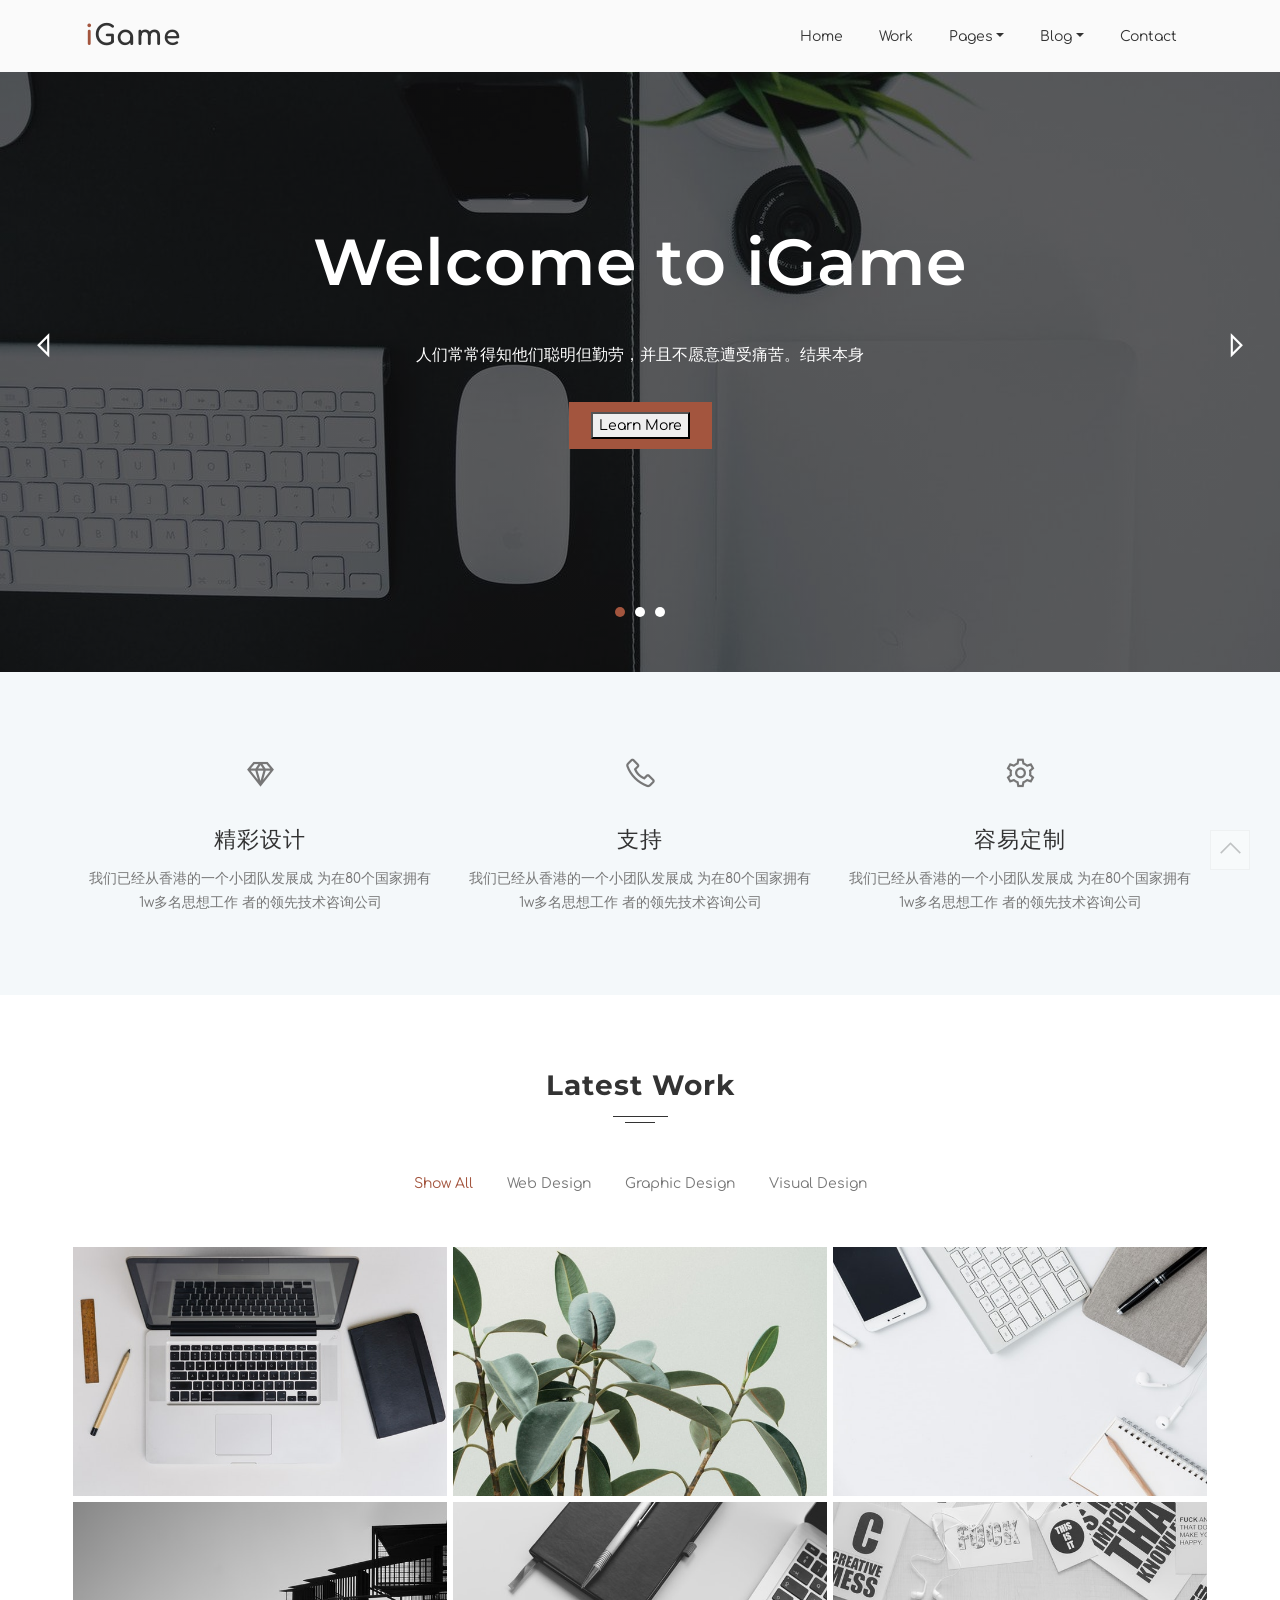
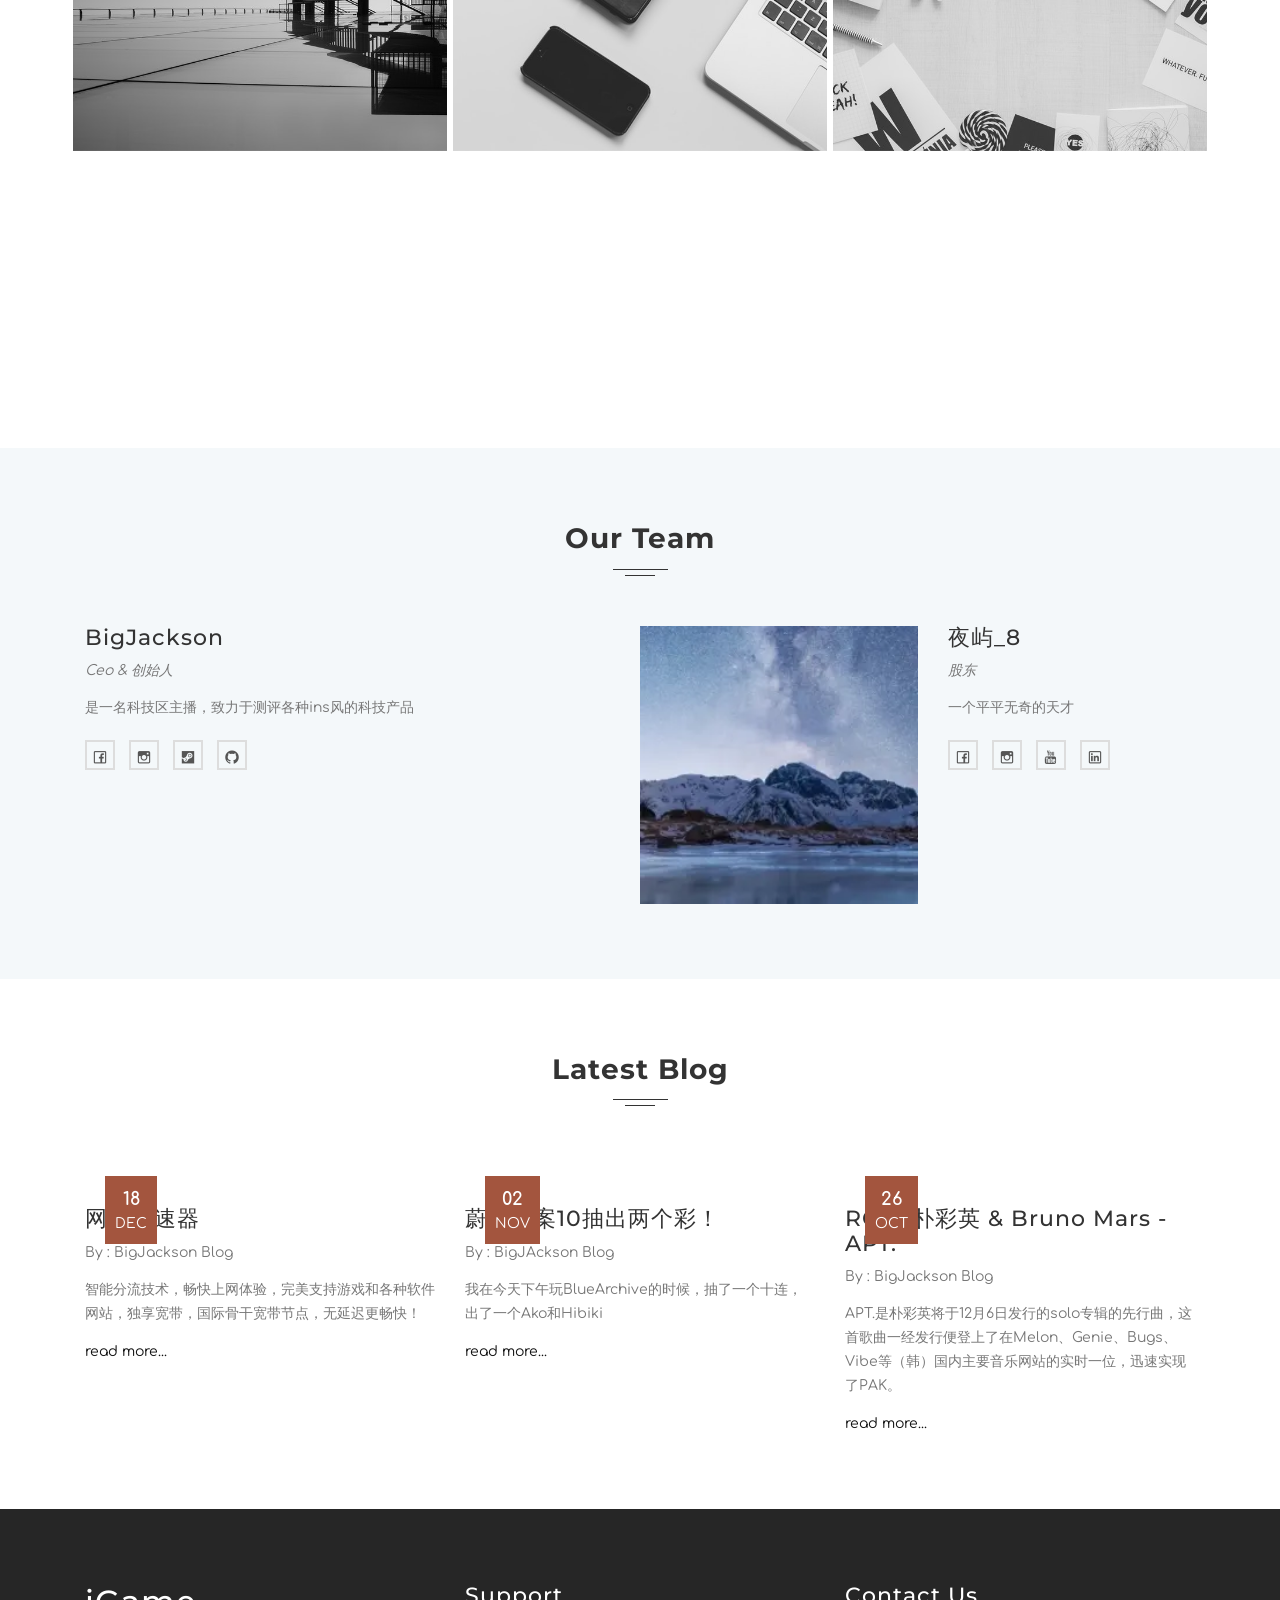
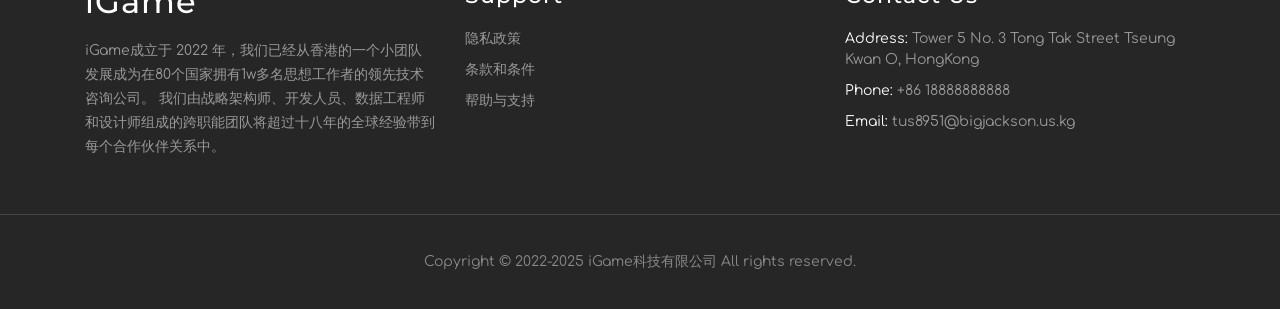
==== index.html @ eb654792 "ico" ====
<!DOCTYPE html>
<html lang="zh-CN">

<head>
    <meta charset="UTF-8">
    <meta name="viewport" content="width=device-width, initial-scale=1.0">
    <link rel="shortcut icon" href="static/image/favicon.ico" type="image/x-icon">
    <title>iGame公司官网</title>
    
    <link rel="stylesheet" href="static/css/bootstrap.css">
    <link rel="stylesheet" href="static/css/line-awesome.css">
    <link rel="stylesheet" href="static/css/line-awesome-font-awesome.css">
    <link rel="stylesheet" href="static/css/lightbox.css">
    <link rel="stylesheet" href="static/css/owl.carousel.css">
    <link rel="stylesheet" href="static/css/owl.theme.default.css">
    <link rel="stylesheet" href="static/css/style.css">

</head>

<body>

    <!-- loader -->
    <div id="loader-wrapper">
        <div id="loader"></div>
    </div>
    <!-- end loader -->

    <!-- header -->
    <header>

        <!-- navbar -->
        <nav class="navbar navbar-expand-md">
            <div class="container">
                <a href="https://lovegame.us.kg" class="navbar-brand">
                    <span>i</span>Game</a>
                <button class="navbar-toggler" type="button" data-toggle="collapse" data-target="#navbarSupportedContent" aria-controls="navbarSupportedContent" aria-expanded="false" aria-label="Toggle navigation">
                    <span class="fa fa-bars"></span>
                </button>

                <div class="collapse navbar-collapse" id="navbarSupportedContent">
                    <ul class="navbar-nav ml-auto">
                        <li class="nav-item">
                            <a href="#!" class="nav-link">Home</a>
                        </li>
                        <li class="nav-item">
                            <a href="work.html" class="nav-link">Work</a>
                        </li>
                        <li class="nav-item dropdown">
                            <a href="" class="nav-link dropdown-toggle" id="navbarDropdown1" data-toggle="dropdown">Pages</a>
                            <div class="dropdown-menu" aria-labelledby="navbarDropdown1">
                                <a href="about.html" class="dropdown-item">About</a>
                                <a href="team.html" class="dropdown-item">Team</a>
                            </div>
                        </li>
                        <li class="nav-item dropdown">
                            <a href="" class="nav-link dropdown-toggle" id="navbarDropdown2" data-toggle="dropdown">Blog</a>
                            <div class="dropdown-menu" aria-labelledby="navbarDropdown2">
                                <a href="blog.html" class="dropdown-item">Blog</a>
                                <a href="blog-single.html" class="dropdown-item">Blog Single</a>
                            </div>
                        </li>
                        <li class="nav-item">
                            <a href="contact.html" class="nav-link">Contact</a>
                        </li>
                    </ul>
                </div>
            </div>
        </nav>
        <!-- end navbar -->

        <!-- slider -->
        <div class="slider">
            <div class="slide-show owl-carousel owl-theme">
                <div class="content first-slide">
                    <div class="slide-caption">
                        <h2>Welcome to iGame</h2>
                        <br>
                        <p>人们常常得知他们聪明但勤劳，并且不愿意遭受痛苦。结果本身
                        </p>
                        <a href="https://lovegame.us.kg/about" class="button btn">
                            <button>Learn More</button>
                        </a>
                    </div>
                </div>
                <div class="content second-slide">
                    <div class="slide-caption">
                        <h2>Easy Customize</h2>
                        <p>他常常昏昏欲睡，但费力又痛苦的事情就是拒绝，因为这是不知道的。他会成功的
                        </p>
                        <a href="https://lovegame.us.kg/about" class="button btn">
                            <button>Learn More</button>
                        </a>
                    </div>
                </div>
                <div class="content third-slide">
                    <div class="slide-caption">
                        <h2>Creative Concept</h2>
                        <p>人们常常了解到，明智但费力和痛苦的事情就是拒绝。 lpsam 将跟随
                        </p>
                        <a href="https://lovegame.us.kg/about" class="button btn">
                            <button>Learn More</button>
                        </a>
                    </div>
                </div>
            </div>
        </div>
        <!-- end slider -->

    </header>
    <!-- end header -->

    <!-- features -->
    <div class="features segments bg-second">
        <div class="container">
            <div class="row">
                <div class="col-md-4 col-sm-4 col-xs-12">
                    <div class="content">
                        <i class="fa fa-diamond"></i>
                        <h4>精彩设计</h4>
                        <p>我们已经从香港的一个小团队发展成
                            为在80个国家拥有1w多名思想工作
                            者的领先技术咨询公司</p>
                    </div>
                </div>
                <div class="col-md-4 col-sm-4 col-xs-12">
                    <div class="content">
                        <i class="fa fa-phone"></i>
                        <h4>支持</h4>
                        <p>我们已经从香港的一个小团队发展成
                            为在80个国家拥有1w多名思想工作
                            者的领先技术咨询公司</p>
                    </div>
                </div>
                <div class="col-md-4 col-sm-4 col-xs-12">
                    <div class="content no-mb">
                        <i class="fa fa-gear"></i>
                        <h4>容易定制</h4>
                        <p>我们已经从香港的一个小团队发展成
                            为在80个国家拥有1w多名思想工作
                            者的领先技术咨询公司</p>
                    </div>
                </div>
            </div>
        </div>
    </div>
    <!-- end features -->

    <!-- work -->
    <div class="work segments">
        <div class="container">
            <div class="section-title">
                <h3>Latest Work</h3>
                <div class="line1"></div>
                <div class="line2"></div>
            </div>
            <div class="work-menu">
                <ul>
                    <li data-filter="all" class="active">Show All</li>
                    <li data-filter="1">Web Design</li>
                    <li data-filter="3">Graphic Design</li>
                    <li data-filter="4" class="on-mt">Visual Design</li>
                </ul>
            </div>
            <div class="row filtr-container work-filter">
                <div class="col-md-4 col-sm-4 col-xs-12 filtr-item" data-category="1">
                    <div class="content">
                        <img src="static/picture/work1.jpg" alt="">
                        <div class="image-caption">
                            <span>Consectetur adipisicing elit. Est earum, odit quod alias necessitatibus</span>
                            <ul>
                                <li>
                                    <a href="static/picture/work1.jpg" data-lightbox="work">
                                        <i class="fa fa-search"></i>
                                    </a>
                                </li>
                                <li>
                                    <a href="">
                                        <i class="fa fa-link"></i>
                                    </a>
                                </li>
                            </ul>
                        </div>
                    </div>
                </div>
                <div class="col-md-4 col-sm-4 col-xs-12 filtr-item" data-category="2">
                    <div class="content">
                        <img src="static/picture/work2.jpg" alt="">
                        <div class="image-caption">
                            <span>Consectetur adipisicing elit. Est earum, odit quod alias necessitatibus</span>
                            <ul>
                                <li>
                                    <a href="static/picture/work2.jpg" data-lightbox="work">
                                        <i class="fa fa-search"></i>
                                    </a>
                                </li>
                                <li>
                                    <a href="">
                                        <i class="fa fa-link"></i>
                                    </a>
                                </li>
                            </ul>
                        </div>
                    </div>
                </div>
                <div class="col-md-4 col-sm-4 col-xs-12 filtr-item" data-category="3">
                    <div class="content">
                        <img src="static/picture/work3.jpg" alt="">
                        <div class="image-caption">
                            <span>Consectetur adipisicing elit. Est earum, odit quod alias necessitatibus</span>
                            <ul>
                                <li>
                                    <a href="static/picture/work3.jpg" data-lightbox="work">
                                        <i class="fa fa-search"></i>
                                    </a>
                                </li>
                                <li>
                                    <a href="">
                                        <i class="fa fa-link"></i>
                                    </a>
                                </li>
                            </ul>
                        </div>
                    </div>
                </div>
                <div class="col-md-4 col-sm-4 col-xs-12 filtr-item" data-category="4, 1">
                    <div class="content">
                        <img src="static/picture/work4.jpg" alt="">
                        <div class="image-caption">
                            <span>Consectetur adipisicing elit. Est earum, odit quod alias necessitatibus</span>
                            <ul>
                                <li>
                                    <a href="static/picture/work4.jpg" data-lightbox="work">
                                        <i class="fa fa-search"></i>
                                    </a>
                                </li>
                                <li>
                                    <a href="">
                                        <i class="fa fa-link"></i>
                                    </a>
                                </li>
                            </ul>
                        </div>
                    </div>
                </div>
                <div class="col-md-4 col-sm-4 col-xs-12 filtr-item" data-category="3, 2">
                    <div class="content">
                        <img src="static/picture/work5.jpg" alt="">
                        <div class="image-caption">
                            <span>Consectetur adipisicing elit. Est earum, odit quod alias necessitatibus</span>
                            <ul>
                                <li>
                                    <a href="static/picture/work5.jpg" data-lightbox="work">
                                        <i class="fa fa-search"></i>
                                    </a>
                                </li>
                                <li>
                                    <a href="">
                                        <i class="fa fa-link"></i>
                                    </a>
                                </li>
                            </ul>
                        </div>
                    </div>
                </div>
                <div class="col-md-4 col-sm-4 col-xs-12 filtr-item" data-category="4">
                    <div class="content">
                        <img src="static/picture/blog3.jpg" alt="">
                        <div class="image-caption">
                            <span>Consectetur adipisicing elit. Est earum, odit quod alias necessitatibus</span>
                            <ul>
                                <li>
                                    <a href="static/picture/blog3.jpg" data-lightbox="work">
                                        <i class="fa fa-search"></i>
                                    </a>
                                </li>
                                <li>
                                    <a href="">
                                        <i class="fa fa-link"></i>
                                    </a>
                                </li>
                            </ul>
                        </div>
                    </div>
                </div>
            </div>
        </div>
    </div>
    <!-- end work -->

    <!-- counter -->
    <div class="counter segments bg-light">
        <div class="container">
            <div class="row">
                <div class="col-md-3 col-sm-6 col-xs-12">
                    <div class="content">
                        <h3 class="numscroller" data-min="1" data-max="27422" data-delay="0" data-increment="2">27,422</h3>
                        <h4>客户</h4>
                    </div>
                </div>
                <div class="col-md-3 col-sm-6 col-xs-12">
                    <div class="content">
                        <h3 class="numscroller" data-min="1" data-max="27422" data-delay="0" data-increment="2">27,422</h3>
                        <h4>粉丝</h4>
                    </div>
                </div>
                <div class="col-md-3 col-sm-6 col-xs-12">
                    <div class="content no-mb1">
                        <h3 class="numscroller" data-min="1" data-max="18916" data-delay="0" data-increment="2">18.916</h3>
                        <h4>评论</h4>
                    </div>
                </div>
                <div class="col-md-3 col-sm-6 col-xs-12">
                    <div class="content no-mb2">
                        <h3 class="numscroller" data-min="1" data-max="12328" data-delay="0" data-increment="2">12,328</h3>
                        <h4>投币</h4>
                    </div>
                </div>
            </div>
        </div>
    </div>
    <!-- end counter -->

    <!-- team -->
    <div class="team segments bg-second">
        <div class="container">
            <div class="section-title">
                <h3>Our Team</h3>
                <div class="line1"></div>
                <div class="line2"></div>
            </div>
            <div class="team-slide owl-carousel owl-theme">
                <div class="content">
                    <div class="image">
                        <img src="https://bigjackson.us.kg/img/ROG-logo.png" alt="">
                    </div>
                    <div class="text">
                        <h4>BigJackson</h4>
                        <span>Ceo & 创始人</span>
                        <p>是一名科技区主播，致力于测评各种ins风的科技产品 </p>
                        <div class="wrap-media">
                            <ul>
                                <li>
                                    <a href="https://www.facebook.com/tomjackson387">
                                        <i class="fa fa-facebook"></i>
                                    </a>
                                </li>
                                <li>
                                    <a href="https://www.instagram.com/tomjackson387/">
                                        <i class="fa fa-instagram"></i>
                                    </a>
                                </li>
                                <li>
                                    <a href="https://steamcommunity.com/id/dreamjackson/">
                                        <i class="fa fa-steam-square"></i>
                                    </a>
                                </li>
                                <li>
                                    <a href="https://github.com/tud8951">
                                        <i class="fa fa-github"></i>
                                    </a>
                                </li>
                            </ul>
                        </div>
                    </div>
                </div>
                <div class="content">
                    <div class="image">
                        <img src="static/picture/team2.jpg" alt="">
                    </div>
                    <div class="text">
                        <h4>夜屿_8</h4>
                        <span>股东</span>
                        <p>一个平平无奇的天才</p>
                        <div class="wrap-media">
                            <ul>
                                <li>
                                    <a href="https://space.bilibili.com/3493284294953144/?spm_id_from=333.999.0.0">
                                        <i class="fa fa-facebook"></i>
                                    </a>
                                </li>
                                <li>
                                    <a href="https://space.bilibili.com/3493284294953144/?spm_id_from=333.999.0.0">
                                        <i class="fa fa-instagram"></i>
                                    </a>
                                </li>
                                <li>
                                    <a href="https://space.bilibili.com/3493284294953144/?spm_id_from=333.999.0.0">
                                        <i class="fa fa-youtube"></i>
                                    </a>
                                </li>
                                <li>
                                    <a href="https://space.bilibili.com/3493284294953144/?spm_id_from=333.999.0.0">
                                        <i class="fa fa-linkedin"></i>
                                    </a>
                                </li>
                            </ul>
                        </div>
                    </div>
                </div>
            </div>
        </div>
    </div>
    <!-- end team -->

    <!-- blog -->
    <div class="blog segments">
        <div class="container">
            <div class="section-title">
                <h3>Latest Blog</h3>
                <div class="line1"></div>
                <div class="line2"></div>
            </div>
            <div class="row">
                <div class="col-md-4 col-sm-4 col-xs-12">
                    <div class="content">
                        <div class="image">
                            <img src="https://bigjackson.us.kg/jsq/left.png" alt="">
                            <div class="date">
                                <ul>
                                    <li class="numb">18</li>
                                    <li>DEC</li>
                                </ul>
                            </div>
                        </div>
                        <div class="text">
                            <a href="https://bigjackson.us.kg/2024/12/18/js-20yrs-preface/">
                                <h4>网络加速器</h4>
                            </a>
                            <span>By : BigJackson Blog</span>
                            <p>智能分流技术，畅快上网体验，完美支持游戏和各种软件网站，独享宽带，国际骨干宽带节点，无延迟更畅快！</p>
                            <a href="https://bigjackson.us.kg/2024/12/18/js-20yrs-preface/" class="read-more">read more...</a>
                        </div>
                    </div>
                </div>
                <div class="col-md-4 col-sm-4 col-xs-12">
                    <div class="content">
                        <div class="image">
                            <img src="https://bigjackson.us.kg/img/Ako.jpg" alt="">
                            <div class="date">
                                <ul>
                                    <li class="numb">02</li>
                                    <li>NOV</li>
                                </ul>
                            </div>
                        </div>
                        <div class="text">
                            <a href="https://bigjackson.us.kg/2024/11/02/js-20yrs-preface/">
                                <h4>蔚蓝档案10抽出两个彩！</h4>
                            </a>
                            <span>By : BigJAckson Blog</span>
                            <p>我在今天下午玩BlueArchive的时候，抽了一个十连，出了一个Ako和Hibiki

                            </p>
                            <a href="https://bigjackson.us.kg/2024/11/02/js-20yrs-preface/" class="read-more">read more...</a>
                        </div>
                    </div>
                </div>
                <div class="col-md-4 col-sm-4 col-xs-12">
                    <div class="content no-mb">
                        <div class="image">
                            <img src="https://bigjackson.us.kg/img/apt.jfif" alt="">
                            <div class="date">
                                <ul>
                                    <li class="numb">26</li>
                                    <li>OCT</li>
                                </ul>
                            </div>
                        </div>
                        <div class="text">
                            <a href="https://bigjackson.us.kg/2024/10/26/js-20yrs-preface/">
                                <h4>ROSÉ朴彩英 & Bruno Mars - APT.</h4>
                            </a>
                            <span>By : BigJackson Blog</span>
                            <p>APT.是朴彩英将于12月6日发行的solo专辑的先行曲，这首歌曲一经发行便登上了在Melon、Genie、Bugs、Vibe等（韩）国内主要音乐网站的实时一位，迅速实现了PAK。</p>
                            <a href="https://bigjackson.us.kg/2024/10/26/js-20yrs-preface/" class="read-more">read more...</a>
                        </div>
                    </div>
                </div>
            </div>
        </div>
    </div>
    <!-- end blog -->

    <!-- footer -->
    <footer>
        <div class="container">
            <div class="row">
                <div class="col-md-4 col-sm-4 col-xs-12">
                    <div class="content about">
                        <h2>iGame</h2>
                        <p>iGame成立于 2022 年，我们已经从香港的一个小团队发展成为在80个国家拥有1w多名思想工作者的领先技术咨询公司。
                            我们由战略架构师、开发人员、数据工程师和设计师组成的跨职能团队将超过十八年的全球经验带到每个合作伙伴关系中。</p>
                    </div>
                </div>
                <div class="col-md-4 col-sm-4 col-xs-12">
                    <div class="content">
                        <h4>Support</h4>
                        <ul>
                            <li>
                                <a href="">隐私政策</a>
                            </li>
                            <li>
                                <a href="">条款和条件</a>
                            </li>
                            <li>
                                <a href="">帮助与支持</a>
                            </li>
                        </ul>
                    </div>
                </div>
                <div class="col-md-4 col-sm-4 col-xs-12">
                    <div class="content contact-us no-mb">
                        <h4>Contact Us</h4>
                        <ul>
                            <li>
                                <span>Address:</span>  Tower 5 No. 3 Tong Tak Street Tseung Kwan O, HongKong</li>
                            <li>
                                <span>Phone:</span> +86 18888888888</li>
                            <li>
                                <span>Email:</span> tus8951@bigjackson.us.kg</li>
                        </ul>
                    </div>
                </div>
            </div>
        </div>
        <div class="wrap-copyright">
            <p>Copyright &copy; 2022-2025 iGame科技有限公司 All rights reserved.</p>
        </div>
    </footer>
    <!-- end footer -->

    <!-- scroll to top -->
    <div class="toTop">
        <a href="#top" id="toTop">
            <i class="fa fa-angle-up"></i>
        </a>
    </div>
    <!-- end scroll to top -->


    <script src="static/js/jquery.min.js"></script>
    <script src="static/js/bootstrap.min.js"></script>
    <script src="static/js/lightbox.js"></script>
    <script src="static/js/jquery.filterizr.js"></script>
    <script src="static/js/jquery.scrollToTop.min.js"></script>
    <script src="static/js/owl.carousel.js"></script>
    <script src="static/js/numscroller.js"></script>
    <script src="static/js/main.js"></script>

</body>

</html>
---- static/css/line-awesome.css ----
/*!
 *  Line Awesome 1.1.0 by @icons_8 - https://icons8.com/line-awesome
 *  License - https://icons8.com/good-boy-license/ (Font: SIL OFL 1.1, CSS: MIT License)
 *
 * Made with love by Icons8 [ https://icons8.com/ ] using FontCustom [ https://github.com/FontCustom/fontcustom ]
 *
 * Contacts:
 *    [ https://icons8.com/contact ]
 *
 * Follow Icon8 on
 *    Twitter [ https://twitter.com/icons_8 ]
 *    Facebook [ https://www.facebook.com/Icons8 ]
 *    Google+ [ https://plus.google.com/+Icons8 ]
 *    GitHub [ https://github.com/icons8 ]
 */

@font-face {
  font-family: "LineAwesome";
  src: url("../font/line-awesome.eot");
  src: url("../font/line-awesome.eot") format("embedded-opentype"),
       url("../font/line-awesome.woff2") format("woff2"),
       url("../font/line-awesome.woff") format("woff"),
       url("../font/line-awesome.ttf") format("truetype"),
       url("../font/line-awesome.svg") format("svg");
  font-weight: normal;
  font-style: normal;
}

@media screen and (-webkit-min-device-pixel-ratio:0) {
  @font-face {
    font-family: "LineAwesome";
    src: url("../font/line-awesome.svg") format("svg");
  }
}

/* Thanks to http://fontawesome.io @fontawesome and @davegandy */
.la {
    display: inline-block;
    font: normal normal normal 16px/1 "LineAwesome";
    font-size: inherit;
    text-decoration: inherit;
    text-rendering: optimizeLegibility;
    text-transform: none;
    -moz-osx-font-smoothing: grayscale;
    -webkit-font-smoothing: antialiased;
    font-smoothing: antialiased;
}
/* makes the font 33% larger relative to the icon container */
.la-lg {
    font-size: 1.33333333em;
    line-height: 0.75em;
    vertical-align: -15%;
}
.la-2x {
    font-size: 2em;
}
.la-3x {
    font-size: 3em;
}
.la-4x {
    font-size: 4em;
}
.la-5x {
    font-size: 5em;
}
.la-fw {
    width: 1.28571429em;
    text-align: center;
}
.la-ul {
    padding-left: 0;
    margin-left: 2.14285714em;
    list-style-type: none;
}
.la-ul > li {
    position: relative;
}
.la-li {
    position: absolute;
    left: -2.14285714em;
    width: 2.14285714em;
    top: 0.14285714em;
    text-align: center;
}
.la-li.la-lg {
    left: -1.85714286em;
}
.la-border {
    padding: .2em .25em .15em;
    border: solid 0.08em #eeeeee;
    border-radius: .1em;
}
.pull-right {
    float: right;
}
.pull-left {
    float: left;
}
.li.pull-left {
    margin-right: .3em;
}
.li.pull-right {
    margin-left: .3em;
}
.la-spin {
    -webkit-animation: fa-spin 2s infinite linear;
    animation: fa-spin 2s infinite linear;
}
@-webkit-keyframes fa-spin {
    0% {
        -webkit-transform: rotate(0deg);
        transform: rotate(0deg);
    }
    100% {
        -webkit-transform: rotate(359deg);
        transform: rotate(359deg);
    }
}
@keyframes fa-spin {
    0% {
        -webkit-transform: rotate(0deg);
        transform: rotate(0deg);
    }
    100% {
        -webkit-transform: rotate(359deg);
        transform: rotate(359deg);
    }
}
.la-rotate-90 {
    filter: progid:DXImageTransform.Microsoft.BasicImage(rotation=1);
    -webkit-transform: rotate(90deg);
    -ms-transform: rotate(90deg);
    transform: rotate(90deg);
}
.la-rotate-180 {
    filter: progid:DXImageTransform.Microsoft.BasicImage(rotation=2);
    -webkit-transform: rotate(180deg);
    -ms-transform: rotate(180deg);
    transform: rotate(180deg);
}
.la-rotate-270 {
    filter: progid:DXImageTransform.Microsoft.BasicImage(rotation=3);
    -webkit-transform: rotate(270deg);
    -ms-transform: rotate(270deg);
    transform: rotate(270deg);
}
.la-flip-horizontal {
    filter: progid:DXImageTransform.Microsoft.BasicImage(rotation=0, mirror=1);
    -webkit-transform: scale(-1, 1);
    -ms-transform: scale(-1, 1);
    transform: scale(-1, 1);
}
.la-flip-vertical {
    filter: progid:DXImageTransform.Microsoft.BasicImage(rotation=2, mirror=1);
    -webkit-transform: scale(1, -1);
    -ms-transform: scale(1, -1);
    transform: scale(1, -1);
}
:root .la-rotate-90,
:root .la-rotate-180,
:root .la-rotate-270,
:root .la-flip-horizontal,
:root .la-flip-vertical {
    filter: none;
}
.la-stack {
    position: relative;
    display: inline-block;
    width: 2em;
    height: 2em;
    line-height: 2em;
    vertical-align: middle;
}
.la-stack-1x,
.la-stack-2x {
    position: absolute;
    left: 0;
    width: 100%;
    text-align: center;
}
.la-stack-1x {
    line-height: inherit;
}
.la-stack-2x {
    font-size: 2em;
}
.la-inverse {
    color: #ffffff;
}
/* Thanks to http://fontawesome.io @fontawesome and @davegandy */

.la-500px:before { content: "\f100"; }
.la-adjust:before { content: "\f101"; }
.la-adn:before { content: "\f102"; }
.la-align-center:before { content: "\f103"; }
.la-align-justify:before { content: "\f104"; }
.la-align-left:before { content: "\f105"; }
.la-align-right:before { content: "\f106"; }
.la-amazon:before { content: "\f107"; }
.la-ambulance:before { content: "\f108"; }
.la-anchor:before { content: "\f109"; }
.la-android:before { content: "\f10a"; }
.la-angellist:before { content: "\f10b"; }
.la-angle-double-down:before { content: "\f10c"; }
.la-angle-double-left:before { content: "\f10d"; }
.la-angle-double-right:before { content: "\f10e"; }
.la-angle-double-up:before { content: "\f10f"; }
.la-angle-down:before { content: "\f110"; }
.la-angle-left:before { content: "\f111"; }
.la-angle-right:before { content: "\f112"; }
.la-angle-up:before { content: "\f113"; }
.la-apple:before { content: "\f114"; }
.la-archive:before { content: "\f115"; }
.la-area-chart:before { content: "\f116"; }
.la-arrow-circle-down:before { content: "\f117"; }
.la-arrow-circle-left:before { content: "\f118"; }
.la-arrow-circle-o-down:before { content: "\f119"; }
.la-arrow-circle-o-left:before { content: "\f11a"; }
.la-arrow-circle-o-right:before { content: "\f11b"; }
.la-arrow-circle-o-up:before { content: "\f11c"; }
.la-arrow-circle-right:before { content: "\f11d"; }
.la-arrow-circle-up:before { content: "\f11e"; }
.la-arrow-down:before { content: "\f11f"; }
.la-arrow-left:before { content: "\f120"; }
.la-arrow-right:before { content: "\f121"; }
.la-arrow-up:before { content: "\f122"; }
.la-arrows:before { content: "\f123"; }
.la-arrows-alt:before { content: "\f124"; }
.la-arrows-h:before { content: "\f125"; }
.la-arrows-v:before { content: "\f126"; }
.la-asterisk:before { content: "\f127"; }
.la-at:before { content: "\f128"; }
.la-automobile:before { content: "\f129"; }
.la-backward:before { content: "\f12a"; }
.la-balance-scale:before { content: "\f12b"; }
.la-ban:before { content: "\f12c"; }
.la-bank:before { content: "\f12d"; }
.la-bar-chart:before { content: "\f12e"; }
.la-bar-chart-o:before { content: "\f12f"; }
.la-barcode:before { content: "\f130"; }
.la-bars:before { content: "\f131"; }
.la-battery-0:before { content: "\f132"; }
.la-battery-1:before { content: "\f133"; }
.la-battery-2:before { content: "\f134"; }
.la-battery-3:before { content: "\f135"; }
.la-battery-4:before { content: "\f136"; }
.la-battery-empty:before { content: "\f137"; }
.la-battery-full:before { content: "\f138"; }
.la-battery-half:before { content: "\f139"; }
.la-battery-quarter:before { content: "\f13a"; }
.la-battery-three-quarters:before { content: "\f13b"; }
.la-bed:before { content: "\f13c"; }
.la-beer:before { content: "\f13d"; }
.la-behance:before { content: "\f13e"; }
.la-behance-square:before { content: "\f13f"; }
.la-bell:before { content: "\f140"; }
.la-bell-o:before { content: "\f141"; }
.la-bell-slash:before { content: "\f142"; }
.la-bell-slash-o:before { content: "\f143"; }
.la-bicycle:before { content: "\f144"; }
.la-binoculars:before { content: "\f145"; }
.la-birthday-cake:before { content: "\f146"; }
.la-bitbucket:before { content: "\f147"; }
.la-bitbucket-square:before { content: "\f148"; }
.la-bitcoin:before { content: "\f149"; }
.la-black-tie:before { content: "\f14a"; }
.la-bold:before { content: "\f14b"; }
.la-bolt:before { content: "\f14c"; }
.la-bomb:before { content: "\f14d"; }
.la-book:before { content: "\f14e"; }
.la-bookmark:before { content: "\f14f"; }
.la-bookmark-o:before { content: "\f150"; }
.la-briefcase:before { content: "\f151"; }
.la-btc:before { content: "\f152"; }
.la-bug:before { content: "\f153"; }
.la-building:before { content: "\f154"; }
.la-building-o:before { content: "\f155"; }
.la-bullhorn:before { content: "\f156"; }
.la-bullseye:before { content: "\f157"; }
.la-bus:before { content: "\f158"; }
.la-buysellads:before { content: "\f159"; }
.la-cab:before { content: "\f15a"; }
.la-calculator:before { content: "\f15b"; }
.la-calendar:before { content: "\f15c"; }
.la-calendar-check-o:before { content: "\f15d"; }
.la-calendar-minus-o:before { content: "\f15e"; }
.la-calendar-o:before { content: "\f15f"; }
.la-calendar-plus-o:before { content: "\f160"; }
.la-calendar-times-o:before { content: "\f161"; }
.la-camera:before { content: "\f162"; }
.la-camera-retro:before { content: "\f163"; }
.la-car:before { content: "\f164"; }
.la-caret-down:before { content: "\f165"; }
.la-caret-left:before { content: "\f166"; }
.la-caret-right:before { content: "\f167"; }
.la-caret-square-o-down:before, .la-toggle-down:before { content: "\f168"; }
.la-caret-square-o-left:before, .la-toggle-left:before { content: "\f169"; }
.la-caret-square-o-right:before, .la-toggle-right:before { content: "\f16a"; }
.la-caret-square-o-up:before, .la-toggle-up:before { content: "\f16b"; }
.la-caret-up:before { content: "\f16c"; }
.la-cart-arrow-down:before { content: "\f16d"; }
.la-cart-plus:before { content: "\f16e"; }
.la-cc:before { content: "\f16f"; }
.la-cc-amex:before { content: "\f170"; }
.la-cc-diners-club:before { content: "\f171"; }
.la-cc-discover:before { content: "\f172"; }
.la-cc-jcb:before { content: "\f173"; }
.la-cc-mastercard:before { content: "\f174"; }
.la-cc-paypal:before { content: "\f175"; }
.la-cc-stripe:before { content: "\f176"; }
.la-cc-visa:before { content: "\f177"; }
.la-certificate:before { content: "\f178"; }
.la-chain:before { content: "\f179"; }
.la-chain-broken:before { content: "\f17a"; }
.la-check:before { content: "\f17b"; }
.la-check-circle:before { content: "\f17c"; }
.la-check-circle-o:before { content: "\f17d"; }
.la-check-square:before { content: "\f17e"; }
.la-check-square-o:before { content: "\f17f"; }
.la-chevron-circle-down:before { content: "\f180"; }
.la-chevron-circle-left:before { content: "\f181"; }
.la-chevron-circle-right:before { content: "\f182"; }
.la-chevron-circle-up:before { content: "\f183"; }
.la-chevron-down:before { content: "\f184"; }
.la-chevron-left:before { content: "\f185"; }
.la-chevron-right:before { content: "\f186"; }
.la-chevron-up:before { content: "\f187"; }
.la-child:before { content: "\f188"; }
.la-chrome:before { content: "\f189"; }
.la-circle:before { content: "\f18a"; }
.la-circle-o:before { content: "\f18b"; }
.la-circle-o-notch:before { content: "\f18c"; }
.la-circle-thin:before { content: "\f18d"; }
.la-clipboard:before { content: "\f18e"; }
.la-clock-o:before { content: "\f18f"; }
.la-clone:before { content: "\f190"; }
.la-close:before { content: "\f191"; }
.la-cloud:before { content: "\f192"; }
.la-cloud-download:before { content: "\f193"; }
.la-cloud-upload:before { content: "\f194"; }
.la-cny:before { content: "\f195"; }
.la-code:before { content: "\f196"; }
.la-code-fork:before { content: "\f197"; }
.la-codepen:before { content: "\f198"; }
.la-coffee:before { content: "\f199"; }
.la-cog:before { content: "\f19a"; }
.la-cogs:before { content: "\f19b"; }
.la-columns:before { content: "\f19c"; }
.la-comment:before { content: "\f19d"; }
.la-comment-o:before { content: "\f19e"; }
.la-commenting:before { content: "\f19f"; }
.la-commenting-o:before { content: "\f1a0"; }
.la-comments:before { content: "\f1a1"; }
.la-comments-o:before { content: "\f1a2"; }
.la-compass:before { content: "\f1a3"; }
.la-compress:before { content: "\f1a4"; }
.la-connectdevelop:before { content: "\f1a5"; }
.la-contao:before { content: "\f1a6"; }
.la-copy:before { content: "\f1a7"; }
.la-copyright:before { content: "\f1a8"; }
.la-creative-commons:before { content: "\f1a9"; }
.la-credit-card:before { content: "\f1aa"; }
.la-crop:before { content: "\f1ab"; }
.la-crosshairs:before { content: "\f1ac"; }
.la-css3:before { content: "\f1ad"; }
.la-cube:before { content: "\f1ae"; }
.la-cubes:before { content: "\f1af"; }
.la-cut:before { content: "\f1b0"; }
.la-cutlery:before { content: "\f1b1"; }
.la-dashboard:before { content: "\f1b2"; }
.la-dashcube:before { content: "\f1b3"; }
.la-database:before { content: "\f1b4"; }
.la-dedent:before { content: "\f1b5"; }
.la-delicious:before { content: "\f1b6"; }
.la-desktop:before { content: "\f1b7"; }
.la-deviantart:before { content: "\f1b8"; }
.la-diamond:before { content: "\f1b9"; }
.la-digg:before { content: "\f1ba"; }
.la-dollar:before { content: "\f1bb"; }
.la-dot-circle-o:before { content: "\f1bc"; }
.la-download:before { content: "\f1bd"; }
.la-dribbble:before { content: "\f1be"; }
.la-dropbox:before { content: "\f1bf"; }
.la-drupal:before { content: "\f1c0"; }
.la-edit:before { content: "\f1c1"; }
.la-eject:before { content: "\f1c2"; }
.la-ellipsis-h:before { content: "\f1c3"; }
.la-ellipsis-v:before { content: "\f1c4"; }
.la-empire:before, .la-ge:before { content: "\f1c5"; }
.la-envelope:before { content: "\f1c6"; }
.la-envelope-o:before { content: "\f1c7"; }
.la-envelope-square:before { content: "\f1c8"; }
.la-eraser:before { content: "\f1c9"; }
.la-eur:before { content: "\f1ca"; }
.la-euro:before { content: "\f1cb"; }
.la-exchange:before { content: "\f1cc"; }
.la-exclamation:before { content: "\f1cd"; }
.la-exclamation-circle:before { content: "\f1ce"; }
.la-exclamation-triangle:before { content: "\f1cf"; }
.la-expand:before { content: "\f1d0"; }
.la-expeditedssl:before { content: "\f1d1"; }
.la-external-link:before { content: "\f1d2"; }
.la-external-link-square:before { content: "\f1d3"; }
.la-eye:before { content: "\f1d4"; }
.la-eye-slash:before { content: "\f1d5"; }
.la-eyedropper:before { content: "\f1d6"; }
.la-facebook:before, .la-facebook-f:before { content: "\f1d7"; }
.la-facebook-official:before { content: "\f1d8"; }
.la-facebook-square:before { content: "\f1d9"; }
.la-fast-backward:before { content: "\f1da"; }
.la-fast-forward:before { content: "\f1db"; }
.la-fax:before { content: "\f1dc"; }
.la-female:before { content: "\f1dd"; }
.la-fighter-jet:before { content: "\f1de"; }
.la-file:before { content: "\f1df"; }
.la-file-archive-o:before { content: "\f1e0"; }
.la-file-audio-o:before { content: "\f1e1"; }
.la-file-code-o:before { content: "\f1e2"; }
.la-file-excel-o:before { content: "\f1e3"; }
.la-file-image-o:before { content: "\f1e4"; }
.la-file-movie-o:before { content: "\f1e5"; }
.la-file-o:before { content: "\f1e6"; }
.la-file-pdf-o:before { content: "\f1e7"; }
.la-file-photo-o:before { content: "\f1e8"; }
.la-file-picture-o:before { content: "\f1e9"; }
.la-file-powerpoint-o:before { content: "\f1ea"; }
.la-file-sound-o:before { content: "\f1eb"; }
.la-file-text:before { content: "\f1ec"; }
.la-file-text-o:before { content: "\f1ed"; }
.la-file-video-o:before { content: "\f1ee"; }
.la-file-word-o:before { content: "\f1ef"; }
.la-file-zip-o:before { content: "\f1f0"; }
.la-files-o:before { content: "\f1f1"; }
.la-film:before { content: "\f1f2"; }
.la-filter:before { content: "\f1f3"; }
.la-fire:before { content: "\f1f4"; }
.la-fire-extinguisher:before { content: "\f1f5"; }
.la-firefox:before { content: "\f1f6"; }
.la-flag:before { content: "\f1f7"; }
.la-flag-checkered:before { content: "\f1f8"; }
.la-flag-o:before { content: "\f1f9"; }
.la-flash:before { content: "\f1fa"; }
.la-flask:before { content: "\f1fb"; }
.la-flickr:before { content: "\f1fc"; }
.la-floppy-o:before { content: "\f1fd"; }
.la-folder:before { content: "\f1fe"; }
.la-folder-o:before { content: "\f1ff"; }
.la-folder-open:before { content: "\f200"; }
.la-folder-open-o:before { content: "\f201"; }
.la-font:before { content: "\f202"; }
.la-fonticons:before { content: "\f203"; }
.la-forumbee:before { content: "\f204"; }
.la-forward:before { content: "\f205"; }
.la-foursquare:before { content: "\f206"; }
.la-frown-o:before { content: "\f207"; }
.la-futbol-o:before, .la-soccer-ball-o:before { content: "\f208"; }
.la-gamepad:before { content: "\f209"; }
.la-gavel:before { content: "\f20a"; }
.la-gbp:before { content: "\f20b"; }
.la-gear:before { content: "\f20c"; }
.la-gears:before { content: "\f20d"; }
.la-genderless:before { content: "\f20e"; }
.la-get-pocket:before { content: "\f20f"; }
.la-gg:before { content: "\f210"; }
.la-gg-circle:before { content: "\f211"; }
.la-gift:before { content: "\f212"; }
.la-git:before { content: "\f213"; }
.la-git-square:before { content: "\f214"; }
.la-github:before { content: "\f215"; }
.la-github-alt:before { content: "\f216"; }
.la-github-square:before { content: "\f217"; }
.la-glass:before { content: "\f218"; }
.la-globe:before { content: "\f219"; }
.la-google:before { content: "\f21a"; }
.la-google-plus:before { content: "\f21b"; }
.la-google-plus-square:before { content: "\f21c"; }
.la-google-wallet:before { content: "\f21d"; }
.la-graduation-cap:before { content: "\f21e"; }
.la-gratipay:before, .la-gittip:before { content: "\f21f"; }
.la-group:before { content: "\f220"; }
.la-h-square:before { content: "\f221"; }
.la-hacker-news:before { content: "\f222"; }
.la-hand-grab-o:before { content: "\f223"; }
.la-hand-lizard-o:before { content: "\f224"; }
.la-hand-o-down:before { content: "\f225"; }
.la-hand-o-left:before { content: "\f226"; }
.la-hand-o-right:before { content: "\f227"; }
.la-hand-o-up:before { content: "\f228"; }
.la-hand-paper-o:before { content: "\f229"; }
.la-hand-peace-o:before { content: "\f22a"; }
.la-hand-pointer-o:before { content: "\f22b"; }
.la-hand-rock-o:before { content: "\f22c"; }
.la-hand-scissors-o:before { content: "\f22d"; }
.la-hand-spock-o:before { content: "\f22e"; }
.la-hand-stop-o:before { content: "\f22f"; }
.la-hdd-o:before { content: "\f230"; }
.la-header:before { content: "\f231"; }
.la-headphones:before { content: "\f232"; }
.la-heart:before { content: "\f233"; }
.la-heart-o:before { content: "\f234"; }
.la-heartbeat:before { content: "\f235"; }
.la-history:before { content: "\f236"; }
.la-home:before { content: "\f237"; }
.la-hospital-o:before { content: "\f238"; }
.la-hotel:before { content: "\f239"; }
.la-hourglass:before { content: "\f23a"; }
.la-hourglass-1:before { content: "\f23b"; }
.la-hourglass-2:before { content: "\f23c"; }
.la-hourglass-3:before { content: "\f23d"; }
.la-hourglass-end:before { content: "\f23e"; }
.la-hourglass-half:before { content: "\f23f"; }
.la-hourglass-o:before { content: "\f240"; }
.la-hourglass-start:before { content: "\f241"; }
.la-houzz:before { content: "\f242"; }
.la-html5:before { content: "\f243"; }
.la-i-cursor:before { content: "\f244"; }
.la-ils:before { content: "\f245"; }
.la-image:before { content: "\f246"; }
.la-inbox:before { content: "\f247"; }
.la-indent:before { content: "\f248"; }
.la-industry:before { content: "\f249"; }
.la-info:before { content: "\f24a"; }
.la-info-circle:before { content: "\f24b"; }
.la-inr:before { content: "\f24c"; }
.la-instagram:before { content: "\f24d"; }
.la-institution:before { content: "\f24e"; }
.la-internet-explorer:before { content: "\f24f"; }
.la-ioxhost:before { content: "\f250"; }
.la-italic:before { content: "\f251"; }
.la-joomla:before { content: "\f252"; }
.la-jpy:before { content: "\f253"; }
.la-jsfiddle:before { content: "\f254"; }
.la-key:before { content: "\f255"; }
.la-keyboard-o:before { content: "\f256"; }
.la-krw:before { content: "\f257"; }
.la-language:before { content: "\f258"; }
.la-laptop:before { content: "\f259"; }
.la-lastfm:before { content: "\f25a"; }
.la-lastfm-square:before { content: "\f25b"; }
.la-leaf:before { content: "\f25c"; }
.la-leanpub:before { content: "\f25d"; }
.la-legal:before { content: "\f25e"; }
.la-lemon-o:before { content: "\f25f"; }
.la-level-down:before { content: "\f260"; }
.la-level-up:before { content: "\f261"; }
.la-life-bouy:before { content: "\f262"; }
.la-life-buoy:before { content: "\f263"; }
.la-life-ring:before, .la-support:before { content: "\f264"; }
.la-life-saver:before { content: "\f265"; }
.la-lightbulb-o:before { content: "\f266"; }
.la-line-chart:before { content: "\f267"; }
.la-link:before { content: "\f268"; }
.la-linkedin:before { content: "\f269"; }
.la-linkedin-square:before { content: "\f26a"; }
.la-linux:before { content: "\f26b"; }
.la-list:before { content: "\f26c"; }
.la-list-alt:before { content: "\f26d"; }
.la-list-ol:before { content: "\f26e"; }
.la-list-ul:before { content: "\f26f"; }
.la-location-arrow:before { content: "\f270"; }
.la-lock:before { content: "\f271"; }
.la-long-arrow-down:before { content: "\f272"; }
.la-long-arrow-left:before { content: "\f273"; }
.la-long-arrow-right:before { content: "\f274"; }
.la-long-arrow-up:before { content: "\f275"; }
.la-magic:before { content: "\f276"; }
.la-magnet:before { content: "\f277"; }
.la-mail-forward:before { content: "\f278"; }
.la-mail-reply:before { content: "\f279"; }
.la-mail-reply-all:before { content: "\f27a"; }
.la-male:before { content: "\f27b"; }
.la-map:before { content: "\f27c"; }
.la-map-marker:before { content: "\f27d"; }
.la-map-o:before { content: "\f27e"; }
.la-map-pin:before { content: "\f27f"; }
.la-map-signs:before { content: "\f280"; }
.la-mars:before { content: "\f281"; }
.la-mars-double:before { content: "\f282"; }
.la-mars-stroke:before { content: "\f283"; }
.la-mars-stroke-h:before { content: "\f284"; }
.la-mars-stroke-v:before { content: "\f285"; }
.la-maxcdn:before { content: "\f286"; }
.la-meanpath:before { content: "\f287"; }
.la-medium:before { content: "\f288"; }
.la-medkit:before { content: "\f289"; }
.la-meh-o:before { content: "\f28a"; }
.la-mercury:before { content: "\f28b"; }
.la-microphone:before { content: "\f28c"; }
.la-microphone-slash:before { content: "\f28d"; }
.la-minus:before { content: "\f28e"; }
.la-minus-circle:before { content: "\f28f"; }
.la-minus-square:before { content: "\f290"; }
.la-minus-square-o:before { content: "\f291"; }
.la-mobile:before { content: "\f292"; }
.la-mobile-phone:before { content: "\f293"; }
.la-money:before { content: "\f294"; }
.la-moon-o:before { content: "\f295"; }
.la-mortar-board:before { content: "\f296"; }
.la-motorcycle:before { content: "\f297"; }
.la-mouse-pointer:before { content: "\f298"; }
.la-music:before { content: "\f299"; }
.la-navicon:before { content: "\f29a"; }
.la-neuter:before { content: "\f29b"; }
.la-newspaper-o:before { content: "\f29c"; }
.la-object-group:before { content: "\f29d"; }
.la-object-ungroup:before { content: "\f29e"; }
.la-odnoklassniki:before { content: "\f29f"; }
.la-odnoklassniki-square:before { content: "\f2a0"; }
.la-opencart:before { content: "\f2a1"; }
.la-openid:before { content: "\f2a2"; }
.la-opera:before { content: "\f2a3"; }
.la-optin-monster:before { content: "\f2a4"; }
.la-outdent:before { content: "\f2a5"; }
.la-pagelines:before { content: "\f2a6"; }
.la-paint-brush:before { content: "\f2a7"; }
.la-paper-plane:before, .la-send:before { content: "\f2a8"; }
.la-paper-plane-o:before, .la-send-o:before { content: "\f2a9"; }
.la-paperclip:before { content: "\f2aa"; }
.la-paragraph:before { content: "\f2ab"; }
.la-paste:before { content: "\f2ac"; }
.la-pause:before { content: "\f2ad"; }
.la-paw:before { content: "\f2ae"; }
.la-paypal:before { content: "\f2af"; }
.la-pencil:before { content: "\f2b0"; }
.la-pencil-square:before { content: "\f2b1"; }
.la-pencil-square-o:before { content: "\f2b2"; }
.la-phone:before { content: "\f2b3"; }
.la-phone-square:before { content: "\f2b4"; }
.la-photo:before { content: "\f2b5"; }
.la-picture-o:before { content: "\f2b6"; }
.la-pie-chart:before { content: "\f2b7"; }
.la-pied-piper:before { content: "\f2b8"; }
.la-pied-piper-alt:before { content: "\f2b9"; }
.la-pinterest:before { content: "\f2ba"; }
.la-pinterest-p:before { content: "\f2bb"; }
.la-pinterest-square:before { content: "\f2bc"; }
.la-plane:before { content: "\f2bd"; }
.la-play:before { content: "\f2be"; }
.la-play-circle:before { content: "\f2bf"; }
.la-play-circle-o:before { content: "\f2c0"; }
.la-plug:before { content: "\f2c1"; }
.la-plus:before { content: "\f2c2"; }
.la-plus-circle:before { content: "\f2c3"; }
.la-plus-square:before { content: "\f2c4"; }
.la-plus-square-o:before { content: "\f2c5"; }
.la-power-off:before { content: "\f2c6"; }
.la-print:before { content: "\f2c7"; }
.la-puzzle-piece:before { content: "\f2c8"; }
.la-qq:before { content: "\f2c9"; }
.la-qrcode:before { content: "\f2ca"; }
.la-question:before { content: "\f2cb"; }
.la-question-circle:before { content: "\f2cc"; }
.la-quote-left:before { content: "\f2cd"; }
.la-quote-right:before { content: "\f2ce"; }
.la-ra:before { content: "\f2cf"; }
.la-random:before { content: "\f2d0"; }
.la-rebel:before { content: "\f2d1"; }
.la-recycle:before { content: "\f2d2"; }
.la-reddit:before { content: "\f2d3"; }
.la-reddit-square:before { content: "\f2d4"; }
.la-refresh:before { content: "\f2d5"; }
.la-registered:before { content: "\f2d6"; }
.la-renren:before { content: "\f2d7"; }
.la-reorder:before { content: "\f2d8"; }
.la-repeat:before { content: "\f2d9"; }
.la-reply:before { content: "\f2da"; }
.la-reply-all:before { content: "\f2db"; }
.la-retweet:before { content: "\f2dc"; }
.la-rmb:before { content: "\f2dd"; }
.la-road:before { content: "\f2de"; }
.la-rocket:before { content: "\f2df"; }
.la-rotate-left:before { content: "\f2e0"; }
.la-rotate-right:before { content: "\f2e1"; }
.la-rouble:before { content: "\f2e2"; }
.la-rss:before, .la-feed:before { content: "\f2e3"; }
.la-rss-square:before { content: "\f2e4"; }
.la-rub:before { content: "\f2e5"; }
.la-ruble:before { content: "\f2e6"; }
.la-rupee:before { content: "\f2e7"; }
.la-safari:before { content: "\f2e8"; }
.la-save:before { content: "\f2e9"; }
.la-scissors:before { content: "\f2ea"; }
.la-search:before { content: "\f2eb"; }
.la-search-minus:before { content: "\f2ec"; }
.la-search-plus:before { content: "\f2ed"; }
.la-sellsy:before { content: "\f2ee"; }
.la-server:before { content: "\f2ef"; }
.la-share:before { content: "\f2f0"; }
.la-share-alt:before { content: "\f2f1"; }
.la-share-alt-square:before { content: "\f2f2"; }
.la-share-square:before { content: "\f2f3"; }
.la-share-square-o:before { content: "\f2f4"; }
.la-shekel:before { content: "\f2f5"; }
.la-sheqel:before { content: "\f2f6"; }
.la-shield:before { content: "\f2f7"; }
.la-ship:before { content: "\f2f8"; }
.la-shirtsinbulk:before { content: "\f2f9"; }
.la-shopping-cart:before { content: "\f2fa"; }
.la-sign-in:before { content: "\f2fb"; }
.la-sign-out:before { content: "\f2fc"; }
.la-signal:before { content: "\f2fd"; }
.la-simplybuilt:before { content: "\f2fe"; }
.la-sitemap:before { content: "\f2ff"; }
.la-skyatlas:before { content: "\f300"; }
.la-skype:before { content: "\f301"; }
.la-slack:before { content: "\f302"; }
.la-sliders:before { content: "\f303"; }
.la-slideshare:before { content: "\f304"; }
.la-smile-o:before { content: "\f305"; }
.la-sort:before, .la-unsorted:before { content: "\f306"; }
.la-sort-alpha-asc:before { content: "\f307"; }
.la-sort-alpha-desc:before { content: "\f308"; }
.la-sort-amount-asc:before { content: "\f309"; }
.la-sort-amount-desc:before { content: "\f30a"; }
.la-sort-asc:before, .la-sort-up:before { content: "\f30b"; }
.la-sort-desc:before, .la-sort-down:before { content: "\f30c"; }
.la-sort-numeric-asc:before { content: "\f30d"; }
.la-sort-numeric-desc:before { content: "\f30e"; }
.la-soundcloud:before { content: "\f30f"; }
.la-space-shuttle:before { content: "\f310"; }
.la-spinner:before { content: "\f311"; }
.la-spoon:before { content: "\f312"; }
.la-spotify:before { content: "\f313"; }
.la-square:before { content: "\f314"; }
.la-square-o:before { content: "\f315"; }
.la-stack-exchange:before { content: "\f316"; }
.la-stack-overflow:before { content: "\f317"; }
.la-star:before { content: "\f318"; }
.la-star-half:before { content: "\f319"; }
.la-star-half-o:before, .la-star-half-full:before, .la-star-half-empty:before { content: "\f31a"; }
.la-star-o:before { content: "\f31b"; }
.la-steam:before { content: "\f31c"; }
.la-steam-square:before { content: "\f31d"; }
.la-step-backward:before { content: "\f31e"; }
.la-step-forward:before { content: "\f31f"; }
.la-stethoscope:before { content: "\f320"; }
.la-sticky-note:before { content: "\f321"; }
.la-sticky-note-o:before { content: "\f322"; }
.la-stop:before { content: "\f323"; }
.la-street-view:before { content: "\f324"; }
.la-strikethrough:before { content: "\f325"; }
.la-stumbleupon:before { content: "\f326"; }
.la-stumbleupon-circle:before { content: "\f327"; }
.la-subscript:before { content: "\f328"; }
.la-subway:before { content: "\f329"; }
.la-suitcase:before { content: "\f32a"; }
.la-sun-o:before { content: "\f32b"; }
.la-superscript:before { content: "\f32c"; }
.la-table:before { content: "\f32d"; }
.la-tablet:before { content: "\f32e"; }
.la-tachometer:before { content: "\f32f"; }
.la-tag:before { content: "\f330"; }
.la-tags:before { content: "\f331"; }
.la-tasks:before { content: "\f332"; }
.la-taxi:before { content: "\f333"; }
.la-television:before, .la-tv:before { content: "\f334"; }
.la-tencent-weibo:before { content: "\f335"; }
.la-terminal:before { content: "\f336"; }
.la-text-height:before { content: "\f337"; }
.la-text-width:before { content: "\f338"; }
.la-th:before { content: "\f339"; }
.la-th-large:before { content: "\f33a"; }
.la-th-list:before { content: "\f33b"; }
.la-thumb-tack:before { content: "\f33c"; }
.la-thumbs-down:before { content: "\f33d"; }
.la-thumbs-o-down:before { content: "\f33e"; }
.la-thumbs-o-up:before { content: "\f33f"; }
.la-thumbs-up:before { content: "\f340"; }
.la-ticket:before { content: "\f341"; }
.la-times:before, .la-remove:before { content: "\f342"; }
.la-times-circle:before { content: "\f343"; }
.la-times-circle-o:before { content: "\f344"; }
.la-tint:before { content: "\f345"; }
.la-toggle-off:before { content: "\f346"; }
.la-toggle-on:before { content: "\f347"; }
.la-trademark:before { content: "\f348"; }
.la-train:before { content: "\f349"; }
.la-transgender:before, .la-intersex:before { content: "\f34a"; }
.la-transgender-alt:before { content: "\f34b"; }
.la-trash:before { content: "\f34c"; }
.la-trash-o:before { content: "\f34d"; }
.la-tree:before { content: "\f34e"; }
.la-trello:before { content: "\f34f"; }
.la-tripadvisor:before { content: "\f350"; }
.la-trophy:before { content: "\f351"; }
.la-truck:before { content: "\f352"; }
.la-try:before { content: "\f353"; }
.la-tty:before { content: "\f354"; }
.la-tumblr:before { content: "\f355"; }
.la-tumblr-square:before { content: "\f356"; }
.la-turkish-lira:before { content: "\f357"; }
.la-twitch:before { content: "\f358"; }
.la-twitter:before { content: "\f359"; }
.la-twitter-square:before { content: "\f35a"; }
.la-umbrella:before { content: "\f35b"; }
.la-underline:before { content: "\f35c"; }
.la-undo:before { content: "\f35d"; }
.la-university:before { content: "\f35e"; }
.la-unlink:before { content: "\f35f"; }
.la-unlock:before { content: "\f360"; }
.la-unlock-alt:before { content: "\f361"; }
.la-upload:before { content: "\f362"; }
.la-usd:before { content: "\f363"; }
.la-user:before { content: "\f364"; }
.la-user-md:before { content: "\f365"; }
.la-user-plus:before { content: "\f366"; }
.la-user-secret:before { content: "\f367"; }
.la-user-times:before { content: "\f368"; }
.la-users:before { content: "\f369"; }
.la-venus:before { content: "\f36a"; }
.la-venus-double:before { content: "\f36b"; }
.la-venus-mars:before { content: "\f36c"; }
.la-viacoin:before { content: "\f36d"; }
.la-video-camera:before { content: "\f36e"; }
.la-vimeo:before { content: "\f36f"; }
.la-vimeo-square:before { content: "\f370"; }
.la-vine:before { content: "\f371"; }
.la-vk:before { content: "\f372"; }
.la-volume-down:before { content: "\f373"; }
.la-volume-off:before { content: "\f374"; }
.la-volume-up:before { content: "\f375"; }
.la-warning:before { content: "\f376"; }
.la-wechat:before { content: "\f377"; }
.la-weibo:before { content: "\f378"; }
.la-weixin:before { content: "\f379"; }
.la-whatsapp:before { content: "\f37a"; }
.la-wheelchair:before { content: "\f37b"; }
.la-wifi:before { content: "\f37c"; }
.la-wikipedia-w:before { content: "\f37d"; }
.la-windows:before { content: "\f37e"; }
.la-won:before { content: "\f37f"; }
.la-wordpress:before { content: "\f380"; }
.la-wrench:before { content: "\f381"; }
.la-xing:before { content: "\f382"; }
.la-xing-square:before { content: "\f383"; }
.la-y-combinator:before { content: "\f384"; }
.la-y-combinator-square:before { content: "\f385"; }
.la-yahoo:before { content: "\f386"; }
.la-yc:before { content: "\f387"; }
.la-yc-square:before { content: "\f388"; }
.la-yelp:before { content: "\f389"; }
.la-yen:before { content: "\f38a"; }
.la-youtube:before { content: "\f38b"; }
.la-youtube-play:before { content: "\f38c"; }
.la-youtube-square:before { content: "\f38d"; }
---- static/css/style.css ----
/*
Item Name: Hadu - Minimalist HTML Template
Author: Ngetemplates

*/

/*Table of content
---------
font
general
loader
button
scroll to top
header page
navbar
slider
feaures
work
counter
team
team page
about
about team
contact
blog
blog single
placeholder
footer
responsive

/*font*/

@import url('css.css');

/*general*/

body {
    font-family: 'Comfortaa', cursive;
    color: #777;
    font-size: 14px;
    background: #fff;
}

h1,
h2,
h3,
h4,
h5,
h6 {
    line-height: 110%;
    margin: 0;
    font-family: 'Montserrat', sans-serif;
    font-weight: 500;
    color: #333;
    letter-spacing: 1px;
}

h4 {
    font-size: 22px;
}

p {
    margin: 5px 0;
    line-height: 24px;
}

a {
    color: #111;
    outline: 0;
}

a:hover {
    color: #111;
    text-decoration: none;
}

a:focus {
    text-decoration: none;
}

.segments {
    padding: 75px 0 75px;
}

.section-title {
    margin-bottom: 50px;
    text-align: center;
}

.section-title h3 {
    font-size: 28px;
    font-weight: 700;
    margin-bottom: 15px;
}

.section-title .line1 {
    background: #333;
    height: 1px;
    width: 55px;
    margin: 0 auto;
}

.section-title .line2 {
    background: #333;
    height: 1px;
    width: 30px;
    margin: 0 auto;
    margin-top: 5px;
}

.bg-second {
    background-color: #f4f8fa;
}

@keyframes vertimove {
    0% {
        -webkit-transform: translateY(0);
        /* Chrome, Opera 15+, Safari 3.1+ */
        -ms-transform: translateY(0);
        /* IE 9 */
        transform: translateY(0);
        /* Firefox 16+, IE 10+, Opera */
    }
    50% {
        -webkit-transform: translateY(20px);
        /* Chrome, Opera 15+, Safari 3.1+ */
        -ms-transform: translateY(20px);
        /* IE 9 */
        transform: translateY(20px);
        /* Firefox 16+, IE 10+, Opera */
    }
}


/*loader*/

#loader-wrapper {
    position: fixed;
    top: 0;
    left: 0;
    width: 100%;
    height: 100%;
    z-index: 99999;
    background-color: #fff;
}

#loader {
    display: block;
    position: relative;
    left: 50%;
    top: 50%;
    width: 30px;
    height: 30px;
    background: #a3553e;
    border-radius: 50%;
    -webkit-animation: mymove 0.7s linear infinite;
    animation: mymove 0.7s linear infinite;
}

@-webkit-keyframes mymove {
    0% {
        -webkit-transform: scale(0);
        /* Chrome, Opera 15+, Safari 3.1+ */
        -ms-transform: scale(0);
        /* IE 9 */
        transform: scale(0);
        /* Firefox 16+, IE 10+, Opera */
        opacity: 0;
    }
    50% {
        -webkit-transform: scale(0.5, 0.5);
        /* Chrome, Opera 15+, Safari 3.1+ */
        -ms-transform: scale(0.5, 0.5);
        /* IE 9 */
        transform: scale(0.5, 0.5);
        /* Firefox 16+, IE 10+, Opera */
        opacity: 0.5;
    }
    100% {
        -webkit-transform: scale(1, 1);
        /* Chrome, Opera 15+, Safari 3.1+ */
        -ms-transform: scale(1, 1);
        /* IE 9 */
        transform: scale(1, 1);
        /* Firefox 16+, IE 10+, Opera */
        opacity: 1;
    }
}


/*button default*/

.button {
    background-color: #a3553e;
    color: #fff;
    position: relative;
    padding: 8px 20px;
    border: 2px solid #a3553e;
    margin-top: 30px;
    font-size: 14px;
    border-radius: 0;
    transition: all .4s ease;
}

.button:hover {
    background: transparent;
    border: 2px solid #a3553e;
}

.button:focus {
    outline: 0 !important;
    box-shadow: none;
}


/*scroll to top*/

.toTop a {
    position: fixed;
    bottom: 30px;
    right: 30px;
    opacity: 1;
    font-size: 25px;
    color: #333;
    background: #fff;
    width: 40px;
    height: 40px;
    text-align: center;
    line-height: 40px;
    border: 1px solid #ddd;
    transition: all .5s ease;
}

.toTop a:hover {
    background-color: #a3553e;
    color: #fff;
    border-color: #a3553e;
}


/*header page*/

.header-page {
    background: linear-gradient( rgba(0, 0, 0, 0.6), rgba(0, 0, 0, 0.6)), url(../image/slider2.jpg);
    height: 250px;
    background-size: cover;
    background-position: 50% 60%;
    text-align: center;
}

.header-page .content {
    position: relative;
}

.header-page .page-caption {
    position: absolute;
    top: 0;
    left: 0;
    bottom: 0;
    right: 0;
    padding-top: 6%;
}

.header-page .page-caption h2 {
    color: #fff;
}

.header-page .content .nav-page {
    margin-top: 15px;
}

.header-page .content .nav-page ul {
    padding: 0;
    margin: 0;
}

.header-page .content .nav-page ul li {
    list-style-type: none;
    display: inline-block;
    margin: 0 5px;
    color: #e9e9e9;
}

.header-page .content .nav-page ul li a {
    color: #e9e9e9;
}

.header-page .content .nav-page ul li a:hover {
    color: #fff;
}

.header-page .content .nav-page ul li span {
    text-decoration: line-through;
}


/*navbar*/

.navbar {
    padding: 10px 0;
    background-color: #fafafa;
}

.navbar .navbar-brand {
    letter-spacing: 1px;
    margin-right: 0;
    transition: all .5s ease;
    color: #333;
    font-size: 28px;
    font-weight: 600;
}

.navbar .navbar-brand:hover {
    color: #333;
}

.navbar .navbar-brand span {
    color: #a3553e;
    font-weight: bold;
}

.navbar .navbar-nav li {
    margin: 0 10px;
}

.navbar .navbar-nav li .nav-link {
    color: #333;
    transition: all .5s ease;
}

.navbar .navbar-nav li:hover .nav-link {
    color: #333;
}

.navbar .dropdown-menu {
    border-radius: 0;
    font-size: 14px;
    border: 0;
    border-top: 2px solid #a3553e;
}

.navbar .dropdown-menu .dropdown-item:hover {
    background-color: transparent;
}


/*slider*/

.slider .content {
    height: 600px;
    position: relative;
}

.slider .slide-show .first-slide {
    background: linear-gradient( rgba(0, 0, 0, 0.6), rgba(0, 0, 0, 0.6)), url(../image/slider1.jpg);
    background-size: cover;
    background-position: center;
}

.slider .slide-show .second-slide {
    background: linear-gradient( rgba(0, 0, 0, 0.6), rgba(0, 0, 0, 0.6)), url(../image/slider2.jpg);
    background-size: cover;
    background-position: center;
}

.slider .slide-show .third-slide {
    background: linear-gradient( rgba(0, 0, 0, 0.6), rgba(0, 0, 0, 0.6)), url(../image/slider3.jpg);
    background-size: cover;
    background-position: center;
}

.slider .slide-caption {
    position: absolute;
    top: 0;
    left: 0;
    right: 0;
    bottom: 0;
    padding-top: 12%;
    text-align: center;
}

.slider .slide-caption h2 {
    color: #fff;
    font-size: 65px;
    font-weight: 600;
}

.slider .slide-caption p {
    color: #fff;
    font-size: 16px;
    margin: 25px 30% 5px;
}

.slider .owl-theme .owl-nav {
    margin-top: 0;
}

.slider .slide-show .owl-prev {
    position: absolute;
    top: 42%;
    left: 20px;
    width: 50px;
    height: 50px;
    background: transparent !important;
    overflow: hidden;
    border-radius: 0 !important;
    transition: all .5s ease;
    opacity: 1;
    z-index: 2;
    outline: 0;
}

.slider .slide-show .owl-prev:before {
    content: "\f166";
    font-family: 'fontAwesome';
    color: #555;
    display: block;
    color: #fff;
    font-size: 34px;
    z-index: 3;
}

.slider .slide-show .owl-next {
    position: absolute;
    top: 42%;
    right: 20px;
    width: 50px;
    height: 50px;
    background: transparent !important;
    overflow: hidden;
    border-radius: 0 !important;
    transition: all .5s ease;
    opacity: 1;
    z-index: 2;
    outline: 0;
}

.slider .slide-show .owl-next:before {
    content: "\f167";
    font-family: 'fontAwesome';
    color: #555;
    display: block;
    color: #fff;
    font-size: 34px;
    z-index: 2;
}

.slider .owl-theme .owl-nav [class*="owl-"] {
    margin: 0;
}

.slider .owl-theme .owl-dots {
    position: relative;
    top: -35px;
    margin-top: -35px;
}

.owl-theme .owl-dots .owl-dot {
    outline: 0;
}

.slider .owl-theme .owl-dots .owl-dot span {
    background-color: #fff;
    transition: .4s ease-in-out;
    width: 10px;
    height: 10px;
    margin: 5px;
}

.slider .owl-theme .owl-dots .owl-dot span:hover {
    background-color: red;
}

.slider .owl-theme .owl-dots .owl-dot.active span {
    background-color: #a3553e;
    transition: .4s ease-in-out;
}


/*features*/

.features .content {
    text-align: center;
}

.features .content i {
    font-size: 35px;
    margin-bottom: 20px;
    width: 70px;
    height: 70px;
    line-height: 70px;
    background: transparent;
    border-radius: 50%;
    transition: all .4s ease;
}

.features .content:hover i {
    background-color: #262626;
    color: #fff;
}

.features .content h4 {
    margin-bottom: 15px;
}


/*work*/

.row.work-filter>[class^="col-"],
.row.work-filter>[class*=" col-"] {
    padding-right: 3px !important;
    padding-left: 3px !important;
    padding-bottom: 3px !important;
    padding-top: 3px !important;
}

.work .content img {
    width: 100%;
}

.work .work-menu {
    margin-bottom: 50px;
    text-align: center;
}

.work .work-menu ul {
    padding: 0;
    margin: 0;
}

.work .work-menu ul li {
    list-style-type: none;
    display: inline-block;
    cursor: pointer;
    margin: 0 15px;
}

.work .work-menu ul .active {
    color: #a3553e;
}

.work .content {
    position: relative;
}

.work .content .image-caption {
    background-color: rgba(255, 255, 255, 0.90);
    position: absolute;
    top: 0;
    left: 0;
    bottom: 0;
    right: 0;
    padding: 20px;
    padding-top: 23%;
    text-align: center;
    opacity: 0;
    transition: all .5s ease;
}

.work .content:hover .image-caption {
    opacity: 1;
}

.work .content .image-caption span {
    font-weight: 600;
    transition-duration: .3s;
    transition-delay: .2s;
    transform: translateY(-20px);
    opacity: 0;
    display: inline-block;
}

.work .content:hover .image-caption span {
    transform: translateY(0);
    opacity: 1;
}

.work .content .image-caption ul {
    padding: 0;
    margin: 0;
    margin-top: 20px;
    transform: translateY(20px);
    transition-duration: .3s;
    transition-delay: .2s;
}

.work .content:hover .image-caption ul {
    transform: translateY(0);
}

.work .content .image-caption ul li {
    list-style-type: none;
    display: inline-block;
    margin: 0 10px;
}

.work .content .image-caption ul li a i {
    font-size: 24px;
}


/*counter*/

.counter {
    background: linear-gradient( rgba(0, 0, 0, 0.5), rgba(0, 0, 0, 0.8)), url(../image/slider1.jpg);
    background-size: cover;
    background-attachment: fixed;
    background-position: center;
}

.counter .content {
    text-align: center;
}

.counter .content h3,
.counter .content h4 {
    color: #fff;
}

.counter .content h3 {
    margin-bottom: 10px;
    font-size: 32px;
    font-weight: 600;
}


/*team*/

.team .content .image img {
    width: calc(100% - 50%);
    float: left;
    margin-right: 30px;
}

.team .content .text {
    overflow: hidden;
    margin-right: 30px;
}

.team .content .text h4 {
    margin-bottom: 10px;
}

.team .content .text span {
    margin-bottom: 10px;
    display: inline-block;
    font-weight: 500;
    font-style: italic;
}

.team .content .wrap-media {
    margin-top: 20px;
}

.team .content .wrap-media ul {
    padding: 0;
    margin: 0;
}

.team .content .wrap-media ul li {
    list-style-type: none;
    display: inline-block;
    margin-right: 10px;
    text-align: center;
}

.team .content .wrap-media ul li:last-child {
    margin-right: 0;
}

.team .content .wrap-media ul li a i {
    font-size: 18px;
    width: 30px;
    height: 30px;
    line-height: 30px;
    border: 2px solid #ddd;
    color: #555;
}

.team .content .wrap-media ul li:hover a i {
    background-color: #f8f8f8;
    transition: all .4s ease;
    border: 2px solid #a3553e;
}

.team .owl-theme .owl-nav.disabled+.owl-dots {
    margin-top: 30px;
}

.team .owl-theme .owl-dots .owl-dot.active span {
    background-color: #a3553e;
    transition: .4s ease-in-out;
}


/*team page*/

.team-page .content .image img {
    width: 100%;
}

.team-page .content .text h4 {
    margin-bottom: 10px;
}

.team-page .content .text span {
    margin-bottom: 15px;
    display: inline-block;
}

.team-page .content .text .message-me {
    padding: 10px 15px;
    background-color: #f4f8fa;
    margin-top: 20px;
    font-style: italic;
    font-weight: 500;
}

.team-page .content .text .wrap-media {
    margin-top: 25px;
}

.team-page .content .text .wrap-media ul {
    padding: 0;
    margin: 0;
}

.team-page .content .text .wrap-media ul li {
    list-style-type: none;
    display: inline-block;
    margin-right: 10px;
    font-size: 20px;
}

.team-page .content .text .wrap-media ul li a i {
    width: 35px;
    height: 35px;
    line-height: 35px;
    border: 2px solid #ddd;
    text-align: center;
    color: #555;
}

.team-page .content .text .wrap-media ul li:hover a i {
    border: 2px solid #a3553e;
    transition: all .4s ease;
    background-color: #f8f8f8;
}

.owl-theme .owl-nav.disabled+.owl-dots {
    margin-top: 30px;
}

.team-page .owl-theme .owl-dots .owl-dot.active span {
    background-color: #a3553e;
    transition: .4s ease-in-out;
}


/*about*/

.about .image img {
    width: 100%;
}

.about .text h4 {
    margin-bottom: 20px;
}

.about .text .line {
    background-color: #999;
    width: 50px;
    height: 1px;
    margin-bottom: 15px;
}

.about .text p span {
    color: #333;
    font-weight: 500;
    font-size: 16px;
}

.about .text .wrap-media {
    margin-top: 25px;
}

.about .text .wrap-media ul {
    padding: 0;
    margin: 0;
}

.about .text .wrap-media ul li {
    list-style-type: none;
    display: inline-block;
    margin-right: 10px;
    font-size: 20px;
}

.about .text .wrap-media ul li a i {
    width: 35px;
    height: 35px;
    line-height: 35px;
    border: 2px solid #ddd;
    text-align: center;
    color: #555;
}

.about .text .wrap-media ul li:hover a i {
    background-color: #f8f8f8;
    transition: all .4s ease;
    border: 2px solid #a3553e;
}


/*about team*/

.about-team .content {
    text-align: center;
}

.about-team .content img {
    width: 100%;
}

.about-team .content h4 {
    margin-top: 20px;
    margin-bottom: 5px;
}


/*contact*/

.contact .wrap-form input {
    margin-bottom: 20px;
}

.contact .wrap-form input,
.contact .wrap-form textarea {
    width: 100%;
    padding: 10px 12px;
    border: 1px solid #ddd;
}

.contact .wrap-form input:focus,
.contact .wrap-form textarea:focus {
    border-color: #a3553e;
    transition: all .3s ease;
}

.contact .wrap-form .first-name {
    float: left;
    width: calc(50% - 10px);
}

.contact .wrap-form .last-name {
    overflow: hidden;
    float: right;
    width: calc(50% - 10px);
}

.contact .wrap-form .button:hover {
    color: #333;
}

.contact h4 {
    margin-bottom: 20px;
}

.contact .wrap-icon {
    margin-top: 30px;
}

.contact .wrap-icon ul {
    padding: 0;
    margin: 0;
}

.contact .wrap-icon ul li {
    list-style-type: none;
    margin-bottom: 20px;
}

.contact .wrap-icon ul li i {
    text-align: center;
    width: 45px;
    height: 45px;
    line-height: 45px;
    background-color: #333;
    color: #fff;
    margin-right: 20px;
    border-radius: 50%;
    font-size: 16px;
}

.contact .wrap-icon ul li i:hover {
    transition: all .3s ease;
    background-color: #a3553e;
}

.contact .wrap-icon ul li span {
    font-weight: 500;
}


/*blog*/

.blog .content .image {
    position: relative;
}

.blog .content .image img {
    width: 100%;
}

.blog .content .date {
    text-align: center;
    position: absolute;
    top: 20px;
    left: 20px;
    padding: 10px;
    background-color: #a3553e;
    color: #fff;
}

.blog .content .date ul {
    padding: 0;
    margin: 0;
}

.blog .content .date ul li {
    list-style-type: none;
}

.blog .content .date ul li.numb {
    font-weight: 600;
    font-size: 18px;
}

.blog .content .text h4 {
    margin: 30px 0 10px 0;
    transition: all .4s ease;
}

.blog .content .text h4:hover {
    color: #a3553e;
}

.blog .content .text span {
    margin-bottom: 10px;
    display: inline-block;
}

.blog .content .text .read-more {
    margin-top: 10px;
    display: inline-block;
}

.blog .content .text .read-more:hover {
    color: #a3553e;
}

.blog .second-row {
    margin-top: 50px;
}


/*blog single*/

.blog-single .content-left img {
    width: 100%;
}

.blog-single .content-left .date ul {
    padding: 0;
    margin: 0;
}

.blog-single .content-left .title h4 {
    margin-top: 30px;
    margin-bottom: 10px;
}

.blog-single .content-left .date {
    margin-bottom: 20px;
}

.blog-single .content-left .date ul li {
    list-style-type: none;
    display: inline-block;
    margin-right: 5px;
}

.blog-single .content-left .date ul li:last-child {
    margin-right: 0;
}

.blog-single .content-left .date ul li:not(:first-child):not(:last-child) {
    color: #999;
    font-weight: 500;
}

.blog-single .content-left .date ul li i {
    margin-right: 5px;
}

.blog-single .content-left .quote {
    position: relative;
    left: 20px;
    margin: 20px 0;
    border-left: 3px solid #999;
    padding: 20px;
    background: #f4f8fa;
    font-weight: 500;
}

.blog-single .content-left .tags {
    margin-top: 30px;
    padding-bottom: 30px;
    margin-bottom: 30px;
    border-bottom: 1px solid #ddd;
}

.blog-single .content-left .tags h5 {
    margin-bottom: 20px;
    display: inline-block;
    font-weight: 500;
}

.blog-single .content-left .tags ul {
    padding: 0;
    margin: 0;
}

.blog-single .content-left .tags ul li {
    list-style-type: none;
    display: inline-block;
    padding: 5px 12px;
    border: 1px solid #ddd;
    margin-right: 8px;
}

.blog-single .content-left .tags ul li:hover {
    background-color: #f7f7f7;
    transition: all .3s ease;
}

.blog-single .content-left .tags ul li:last-child {
    margin-right: 0;
}

.blog-single .content-left .author {
    padding-bottom: 30px;
    margin-bottom: 30px;
    border-bottom: 1px solid #ddd;
}

.blog-single .content-left .author .image img {
    width: calc(100% - 70%);
    float: left;
    margin-right: 20px;
}

.blog-single .content-left .author .text {
    overflow: hidden;
}

.blog-single .content-left .author .text h4 {
    margin-bottom: 5px;
}

.blog-single .content-left .author .text span {
    margin-bottom: 10px;
    display: inline-block;
}

.blog-single .content-left .author .wrap-media {
    margin-top: 10px;
}

.blog-single .content-left .author .wrap-media ul {
    padding: 0;
    margin: 0;
}

.blog-single .content-left .author .wrap-media ul li {
    list-style-type: none;
    display: inline-block;
    margin-right: 10px;
    font-size: 16px;
}

.blog-single .content-left .comment-people {
    display: inline-block;
}

.blog-single .content-left .comment-people .content {
    margin-bottom: 15px;
}

.blog-single .content-left .comment-people .content:last-child {
    margin-bottom: 0;
}

.blog-single .content-left .comment-people h5 {
    margin-bottom: 20px;
    display: inline-block;
    font-weight: 500;
}

.blog-single .content-left .comment-people .image img {
    width: calc(100% - 80%);
    float: left;
    margin-right: 20px;
}

.blog-single .content-left .comment-people .text {
    overflow: hidden;
}

.blog-single .content-left .comment-people .text h4 {
    margin-bottom: 5px;
}

.blog-single .content-left .comment-people .text ul {
    padding: 0;
    margin: 0;
    margin-bottom: 10px;
}

.blog-single .content-left .comment-people .text ul li {
    list-style-type: none;
    display: inline-block;
    margin-right: 5px;
    font-size: 13px;
}

.blog-single .content-left .wrap-form {
    margin-top: 25px;
}

.blog-single .content-left .wrap-form h5 {
    margin-bottom: 20px;
}

.blog-single .content-left .wrap-form input {
    margin-bottom: 15px;
}

.blog-single .content-left .wrap-form input,
.blog-single .content-left .wrap-form textarea {
    width: 100%;
    padding: 8px 12px;
    border: 1px solid #ddd;
    transition: .3s ease;
}

.blog-single .content-left .wrap-form input:focus,
.blog-single .content-left .wrap-form textarea:focus {
    border-color: #a3553e;
}

.blog-single .content-left .wrap-form .button:hover {
    color: #333;
}


/*content right*/

.blog-single .content-right .search input {
    border: 1px solid #ddd;
    padding: 8px 12px;
    transition: all .3s ease;
    width: calc(100% - 20%);
}

.blog-single .content-right .search input:focus {
    border-color: #a3553e;
}

.blog-single .content-right .button-search {
    border: 0;
    padding: 8px 12px;
    color: #fff;
    background: #a3553e;
    border: 1px solid #a3553e;
    margin-left: 10px;
    border-radius: 0;
    cursor: pointer;
    transition: all .4s ease;
}

.blog-single .content-right .button-search:focus {
    outline: 0 !important;
    box-shadow: none;
}

.blog-single .content-right .button-search:hover {
    background-color: #333;
    border-color: #333;
}

.blog-single .content-right .categories {
    margin-top: 30px;
    margin-bottom: 30px;
    padding-bottom: 30px;
    border-bottom: 1px solid #ddd;
}

.blog-single .content-right .categories h5 {
    margin-bottom: 20px;
}

.blog-single .content-right .categories ul {
    padding: 0;
    margin: 0;
}

.blog-single .content-right .categories ul li {
    list-style-type: none;
    margin-bottom: 10px;
    position: relative;
    left: 20px;
}

.blog-single .content-right .categories ul li:last-child {
    margin-bottom: 0;
}

.blog-single .content-right .categories ul li a:hover {
    color: #a3553e;
    transition: all .3s ease;
}

.blog-single .content-right .relate-post h5 {
    margin-bottom: 20px;
}

.blog-single .content-right .relate-post .content {
    display: inline-flex;
    margin-bottom: 20px;
}

.blog-single .content-right .relate-post .content:last-child {
    margin-bottom: 0;
}

.blog-single .content-right .relate-post .image img {
    width: 100px;
    float: left;
    margin-right: 20px;
}

.blog-single .content-right .relate-post .text {
    overflow: hidden;
}

.blog-single .content-right .relate-post .text span {
    margin-bottom: 5px;
    display: inline-block;
    font-weight: 600;
    font-size: 16px;
    color: #333;
}


/*placeholder*/

::-webkit-placeholder {
    /* Chrome/Opera/Safari */
    color: #555;
}

::-moz-placeholder {
    /* Firefox 19+ */
    color: #555;
}

:-ms-input-placeholder {
    /* IE 10+ */
    color: #555;
}

:-moz-placeholder {
    /* Firefox 18- */
    color: #555;
}


/*footer*/

footer {
    padding: 75px 0 30px;
    background-color: #262626;
    color: #999;
}

footer .content h4,
footer .content h2 {
    margin-bottom: 20px;
    color: #fff;
}

footer .content ul {
    padding: 0;
    margin: 0;
}

footer .content ul li {
    list-style-type: none;
    color: #fafafa;
    margin-bottom: 10px;
}

footer .content ul li:last-child {
    margin-bottom: 0;
}

footer .content ul li a {
    color: #999;
}

footer .content ul li a:hover {
    color: #fafafa;
}

footer .contact-us ul li {
    color: #999;
}

footer .contact-us span {
    color: #fafafa;
}

footer .wrap-copyright {
    text-align: center;
    color: #888;
    margin-top: 50px;
    border-top: 1px solid #444;
    padding-top: 30px;
}


/*responsive*/

@media (max-width: 768px) {
    .slider .slide-caption p {
        margin: 25px 15% 5px;
    }
    .work .content .image-caption span {
        display: none;
    }
    .header-page .page-caption {
        padding-top: 11%;
    }
    .about-team .content h4 {
        margin-bottom: 8px;
        font-size: 18px
    }
    .blog-single .content-right .search input {
        width: calc(100% - 28%);
    }
}

@media (max-width: 640px) {
    .navbar-toggler {
        padding-right: 0;
    }
    .navbar-toggler:focus {
        outline: 0 !important;
    }
    .slider .slide-caption h2 {
        font-size: 50px;
    }
    .slider .slide-caption p {
        font-size: 15px;
    }
    .slider .slide-caption {
        padding-top: 15%;
    }
    .counter .content.no-mb1,
    .counter .content.no-mb2 {
        margin-top: 30px;
    }
    .blog .content .date ul li {
        display: inline-block;
    }
    .about .text {
        margin-top: 50px;
    }
    .about-team .content {
        margin-bottom: 30px;
    }
    .about-team .content.no-mb1,
    .about-team .content.no-mb2 {
        margin-bottom: 0;
    }
    .team-page .text {
        margin-top: 50px;
    }
    .blog-single .content-right {
        margin-top: 50px;
        padding-top: 50px;
        border-top: 1px dashed #ddd;
    }
    .contact .content-text {
        margin-top: 50px;
    }
}

@media (max-width: 480px) {
    .navbar-expand-md>.container {
        padding-right: 15px;
        padding-left: 15px;
    }
    .features .content {
        margin-bottom: 30px;
    }
    .features .content.no-mb {
        margin-bottom: 0;
    }
    .work .work-menu .on-mt {
        margin-top: 10px;
    }
    .work .content .image-caption span {
        display: block;
    }
    .counter .content {
        margin-bottom: 30px;
    }
    .counter .content.no-mb1 {
        margin-top: 0;
        margin-bottom: 0;
    }
    .counter .content.no-mb2 {
        margin-bottom: 0;
    }
    .blog .content {
        margin-bottom: 50px;
    }
    .blog .content.no-mb {
        margin-bottom: 0;
    }
    .blog .content .date ul li {
        display: block;
    }
    .about-team .content.no-mb1 {
        margin-bottom: 30px;
    }
    footer .content {
        margin-bottom: 30px;
    }
    footer .content.no-mb {
        margin-bottom: 0;
    }
}

@media (max-width: 360px) {
    .slider .slide-caption {
        padding-top: 32%;
    }
    .slider .slide-caption h2 {
        font-size: 26px;
    }
    .slider .slide-caption p {
        margin: 25px 5% 5px;
    }
    .slider .slide-show .owl-prev {
        position: absolute;
        top: 58%;
        left: 20px;
        width: 50px;
        height: 50px;
        background: transparent !important;
        overflow: hidden;
        border-radius: 0 !important;
        transition: all .5s ease;
        opacity: 1;
        z-index: 2;
        outline: 0;
    }
    .slider .slide-show .owl-next {
        position: absolute;
        top: 58%;
        right: 20px;
        width: 50px;
        height: 50px;
        background: transparent !important;
        overflow: hidden;
        border-radius: 0 !important;
        transition: all .5s ease;
        opacity: 1;
        z-index: 2;
        outline: 0;
    }
    .blog-single .content-left .tags ul li {
        margin-bottom: 10px;
    }
}
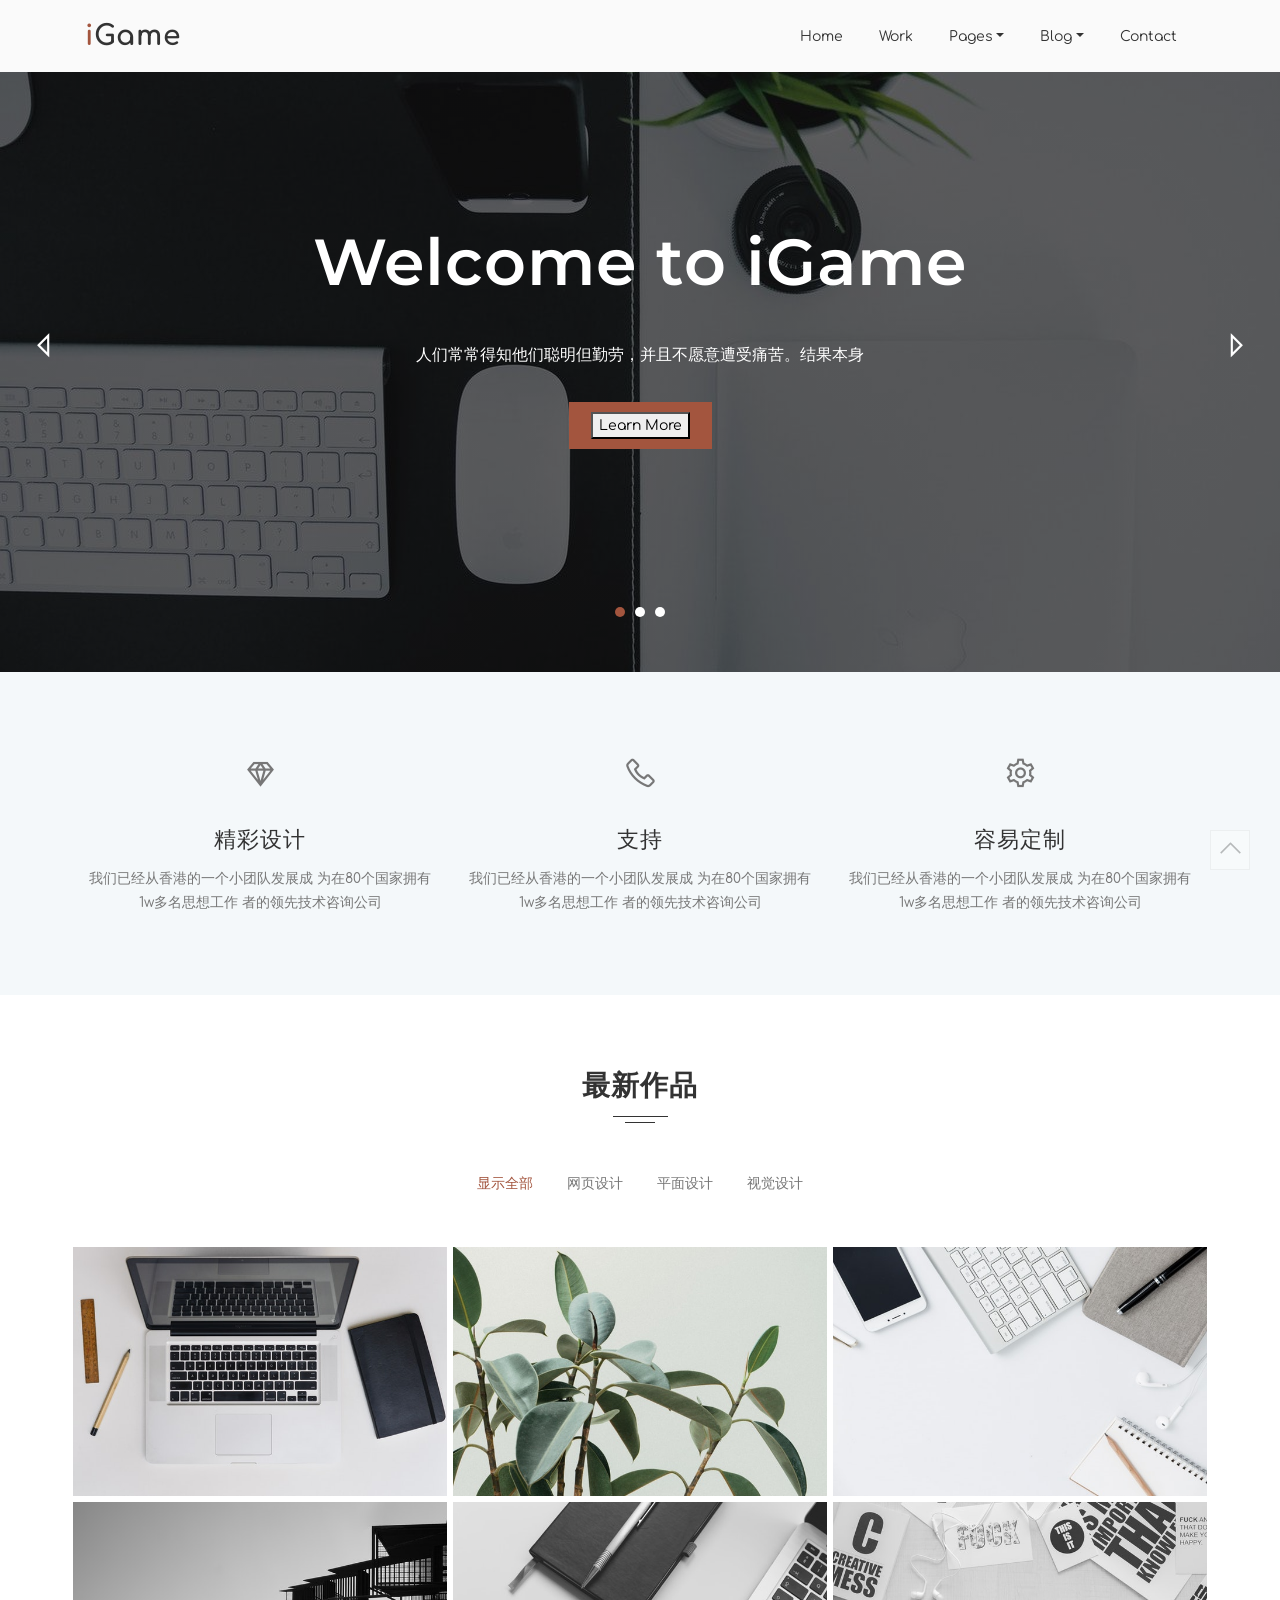
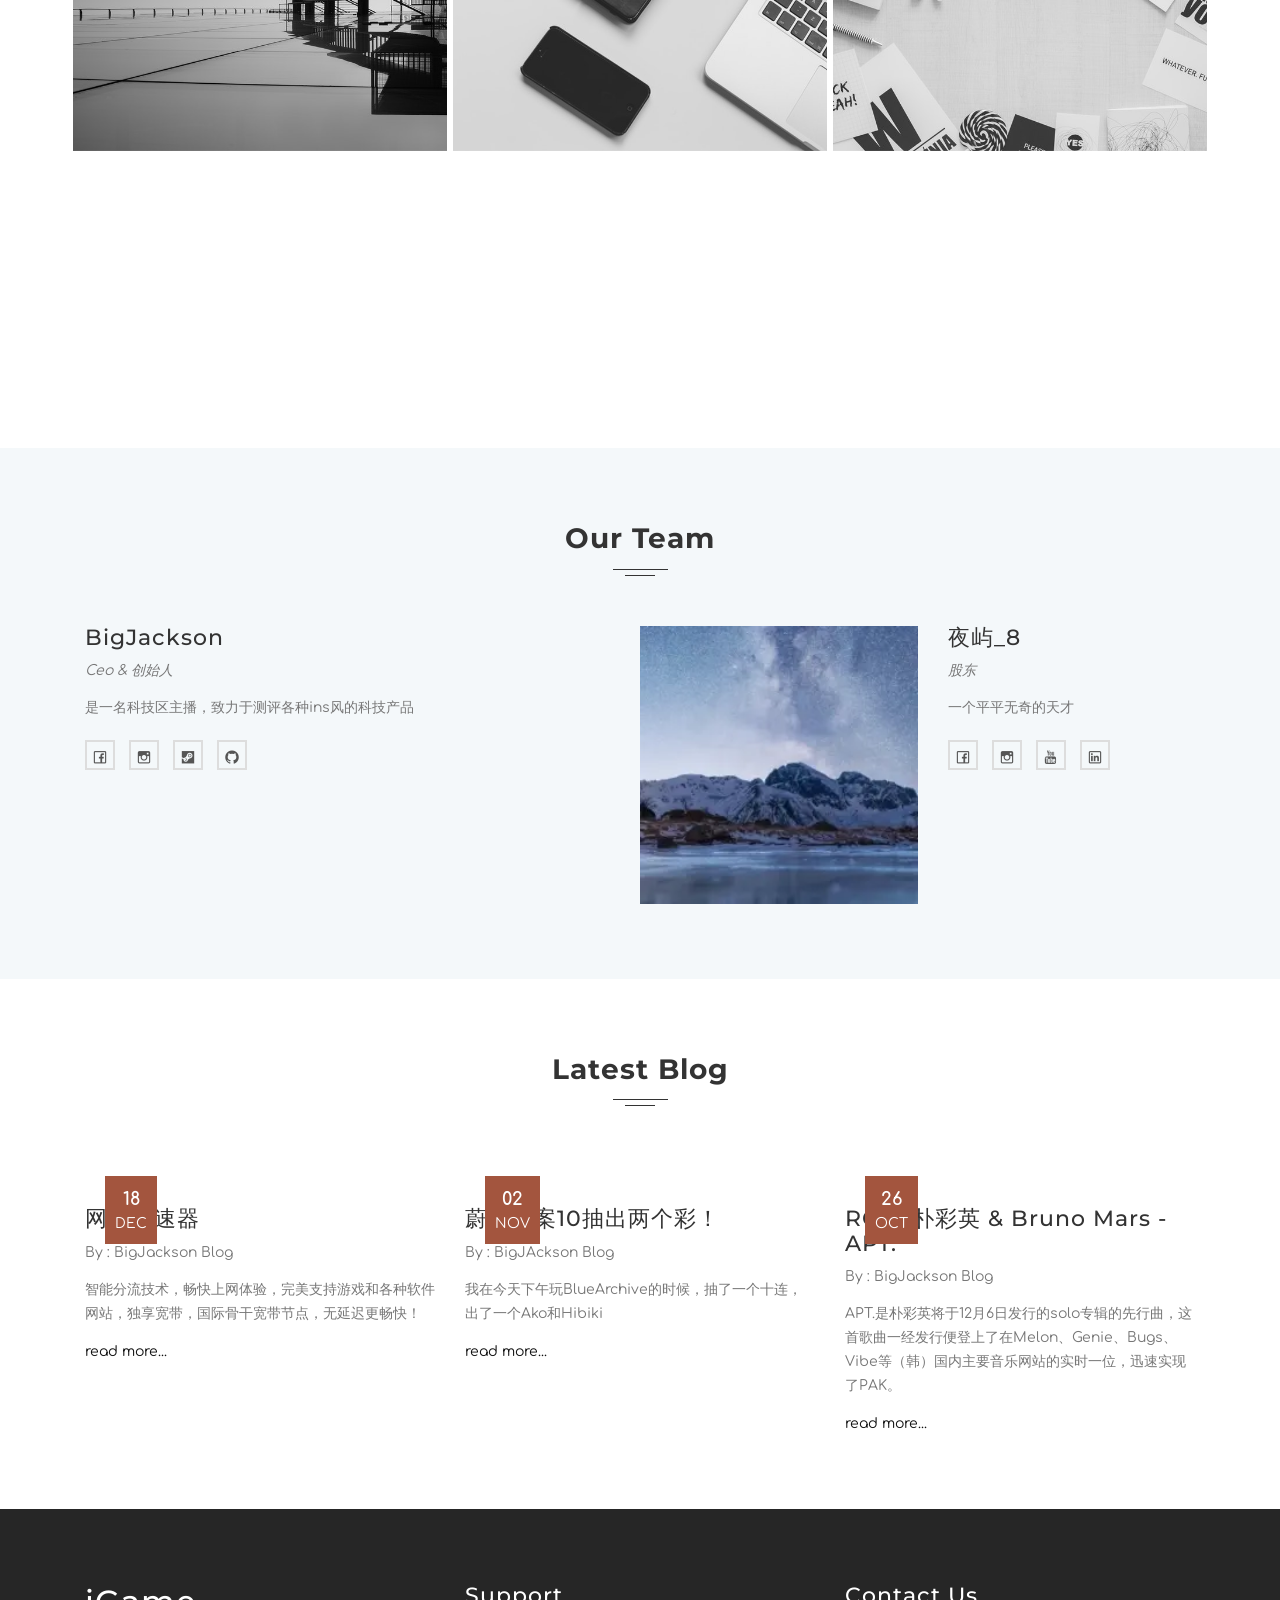
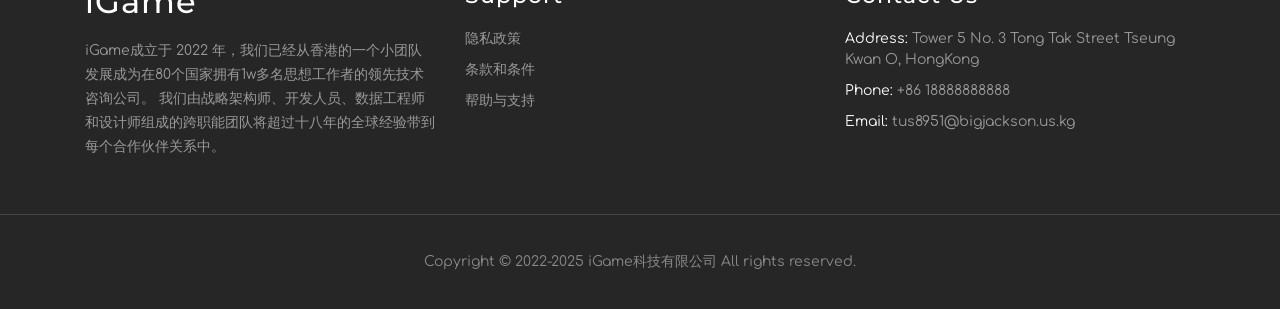
==== commit 236e1594: "new" ====
--- a/index.html
+++ b/index.html
@@ -149,16 +149,16 @@
     <div class="work segments">
         <div class="container">
             <div class="section-title">
-                <h3>Latest Work</h3>
+                <h3>最新作品</h3>
                 <div class="line1"></div>
                 <div class="line2"></div>
             </div>
             <div class="work-menu">
                 <ul>
-                    <li data-filter="all" class="active">Show All</li>
-                    <li data-filter="1">Web Design</li>
-                    <li data-filter="3">Graphic Design</li>
-                    <li data-filter="4" class="on-mt">Visual Design</li>
+                    <li data-filter="all" class="active">显示全部</li>
+                    <li data-filter="1">网页设计</li>
+                    <li data-filter="3">平面设计</li>
+                    <li data-filter="4" class="on-mt">视觉设计</li>
                 </ul>
             </div>
             <div class="row filtr-container work-filter">
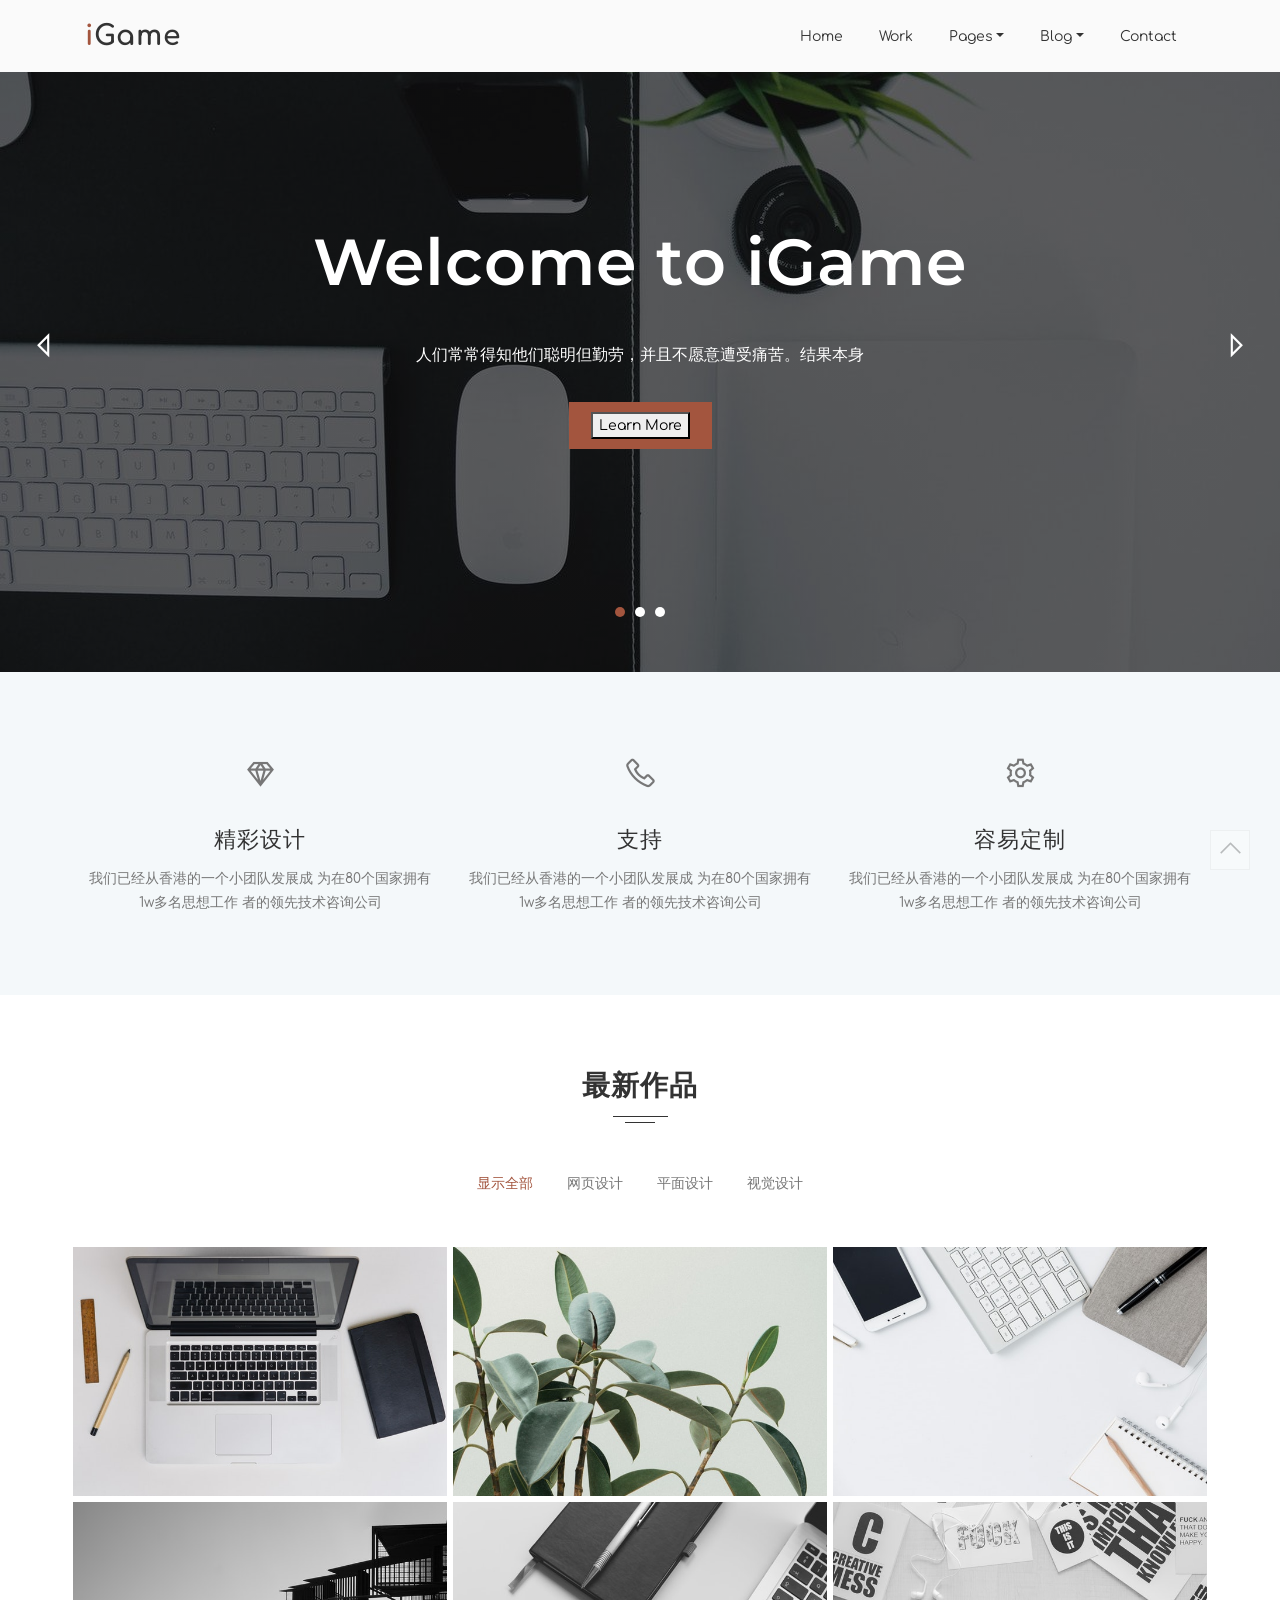
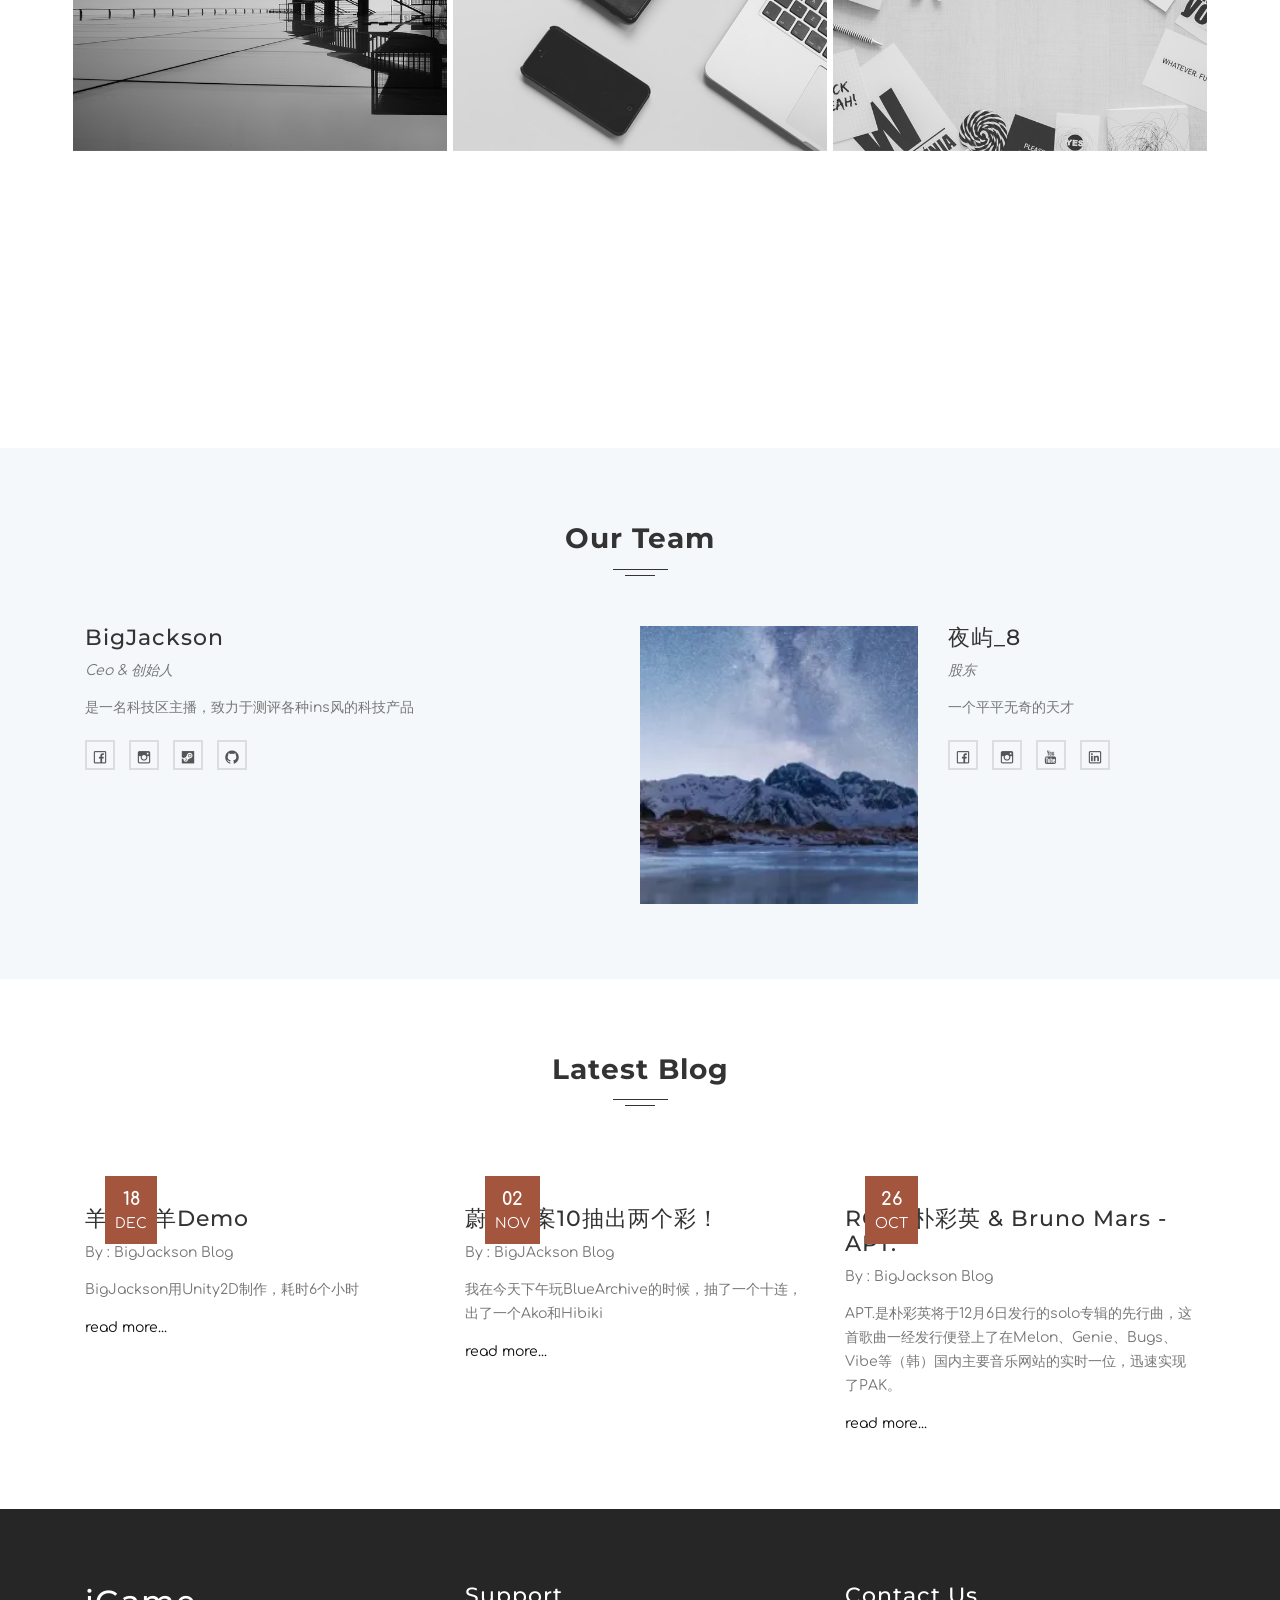
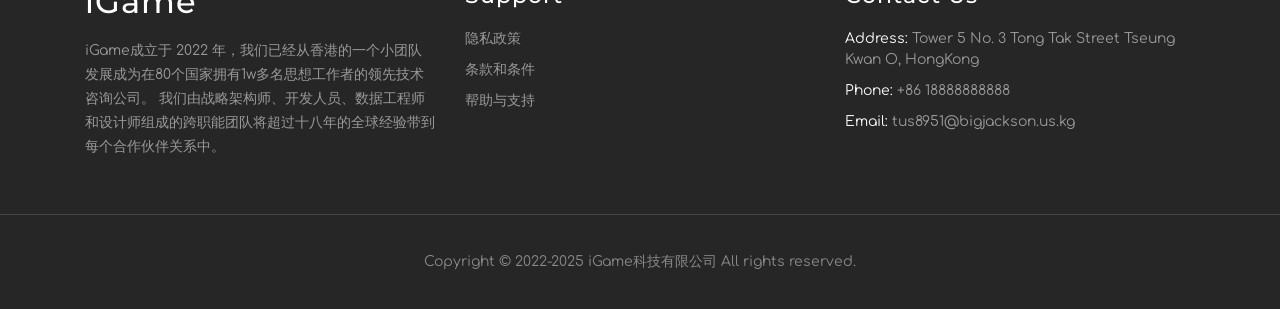
==== commit 73397af8: "new" ====
--- a/index.html
+++ b/index.html
@@ -424,11 +424,11 @@
                         </div>
                         <div class="text">
                             <a href="https://bigjackson.us.kg/2024/12/18/js-20yrs-preface/">
-                                <h4>网络加速器</h4>
+                                <h4>羊了个羊Demo</h4>
                             </a>
                             <span>By : BigJackson Blog</span>
-                            <p>智能分流技术，畅快上网体验，完美支持游戏和各种软件网站，独享宽带，国际骨干宽带节点，无延迟更畅快！</p>
-                            <a href="https://bigjackson.us.kg/2024/12/18/js-20yrs-preface/" class="read-more">read more...</a>
+                            <p>BigJackson用Unity2D制作，耗时6个小时</p>
+                            <a href="https://lovegame.us.kg/game" class="read-more">read more...</a>
                         </div>
                     </div>
                 </div>
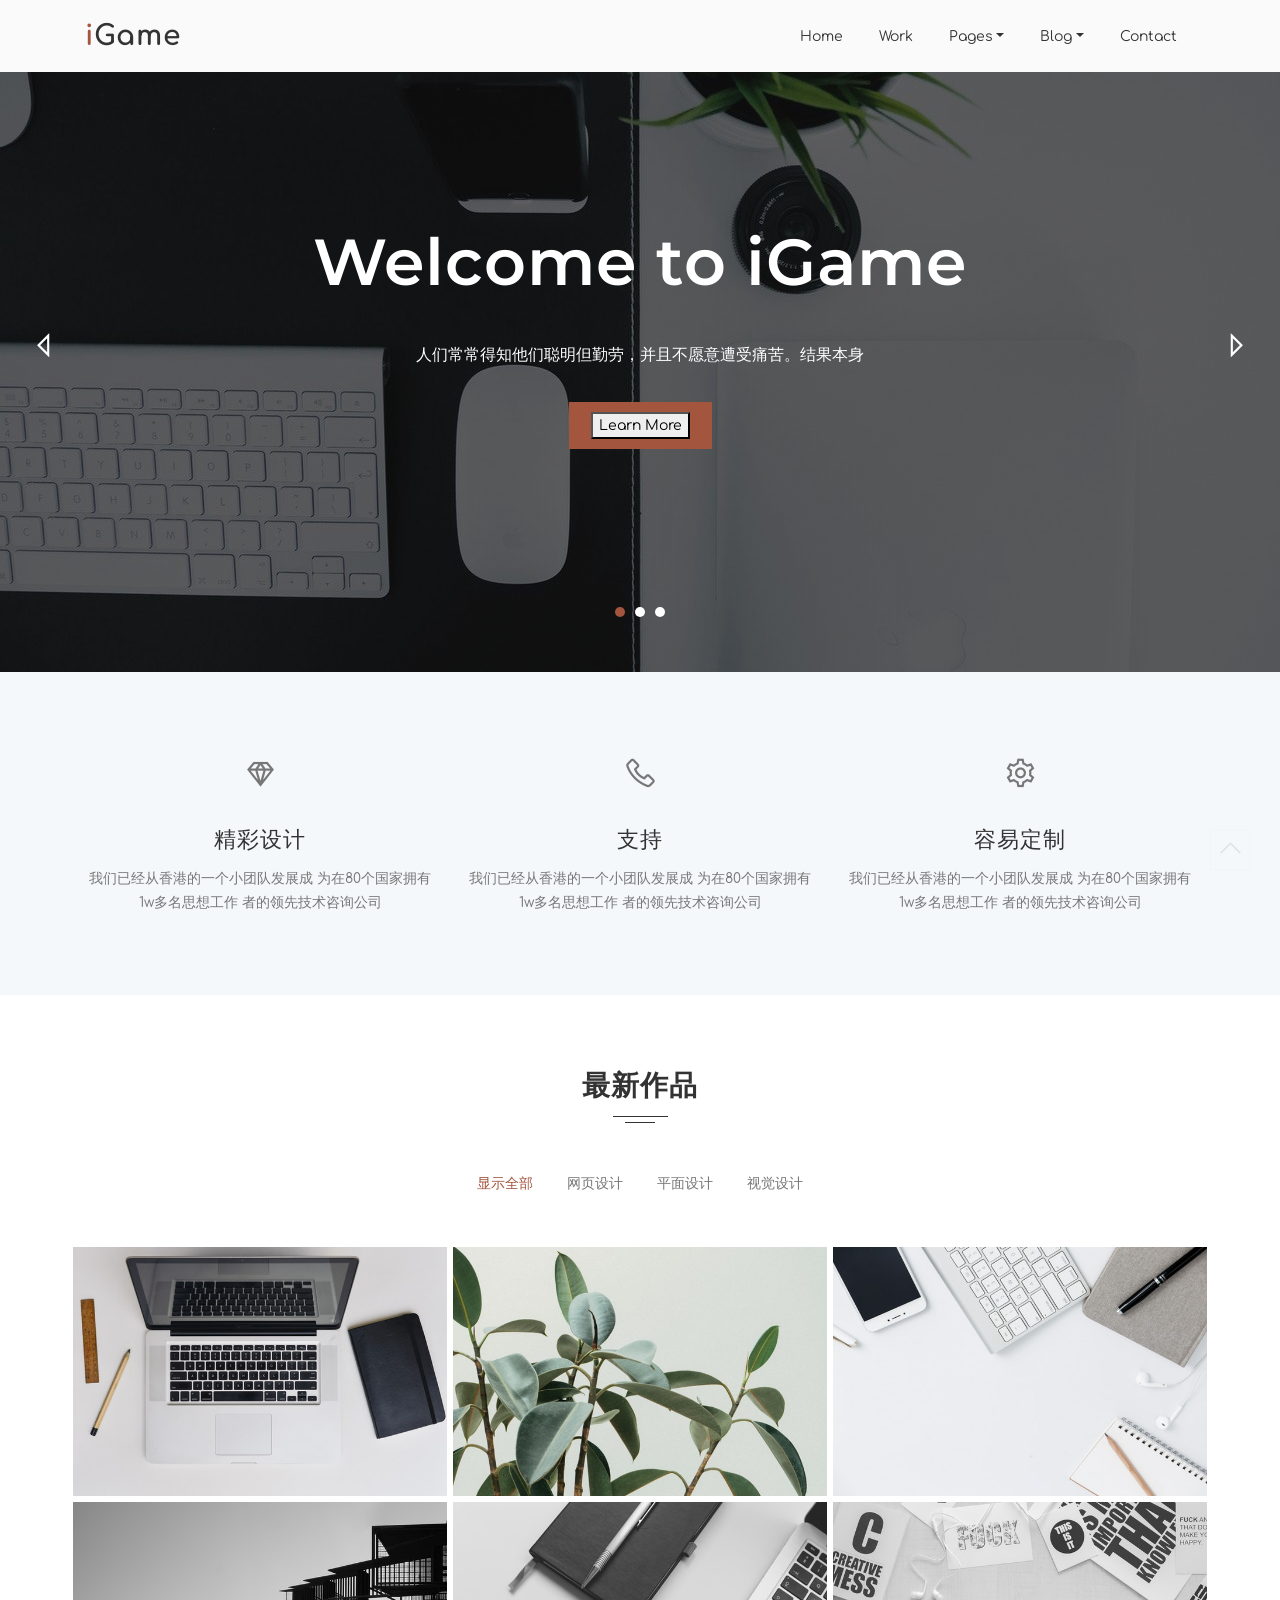
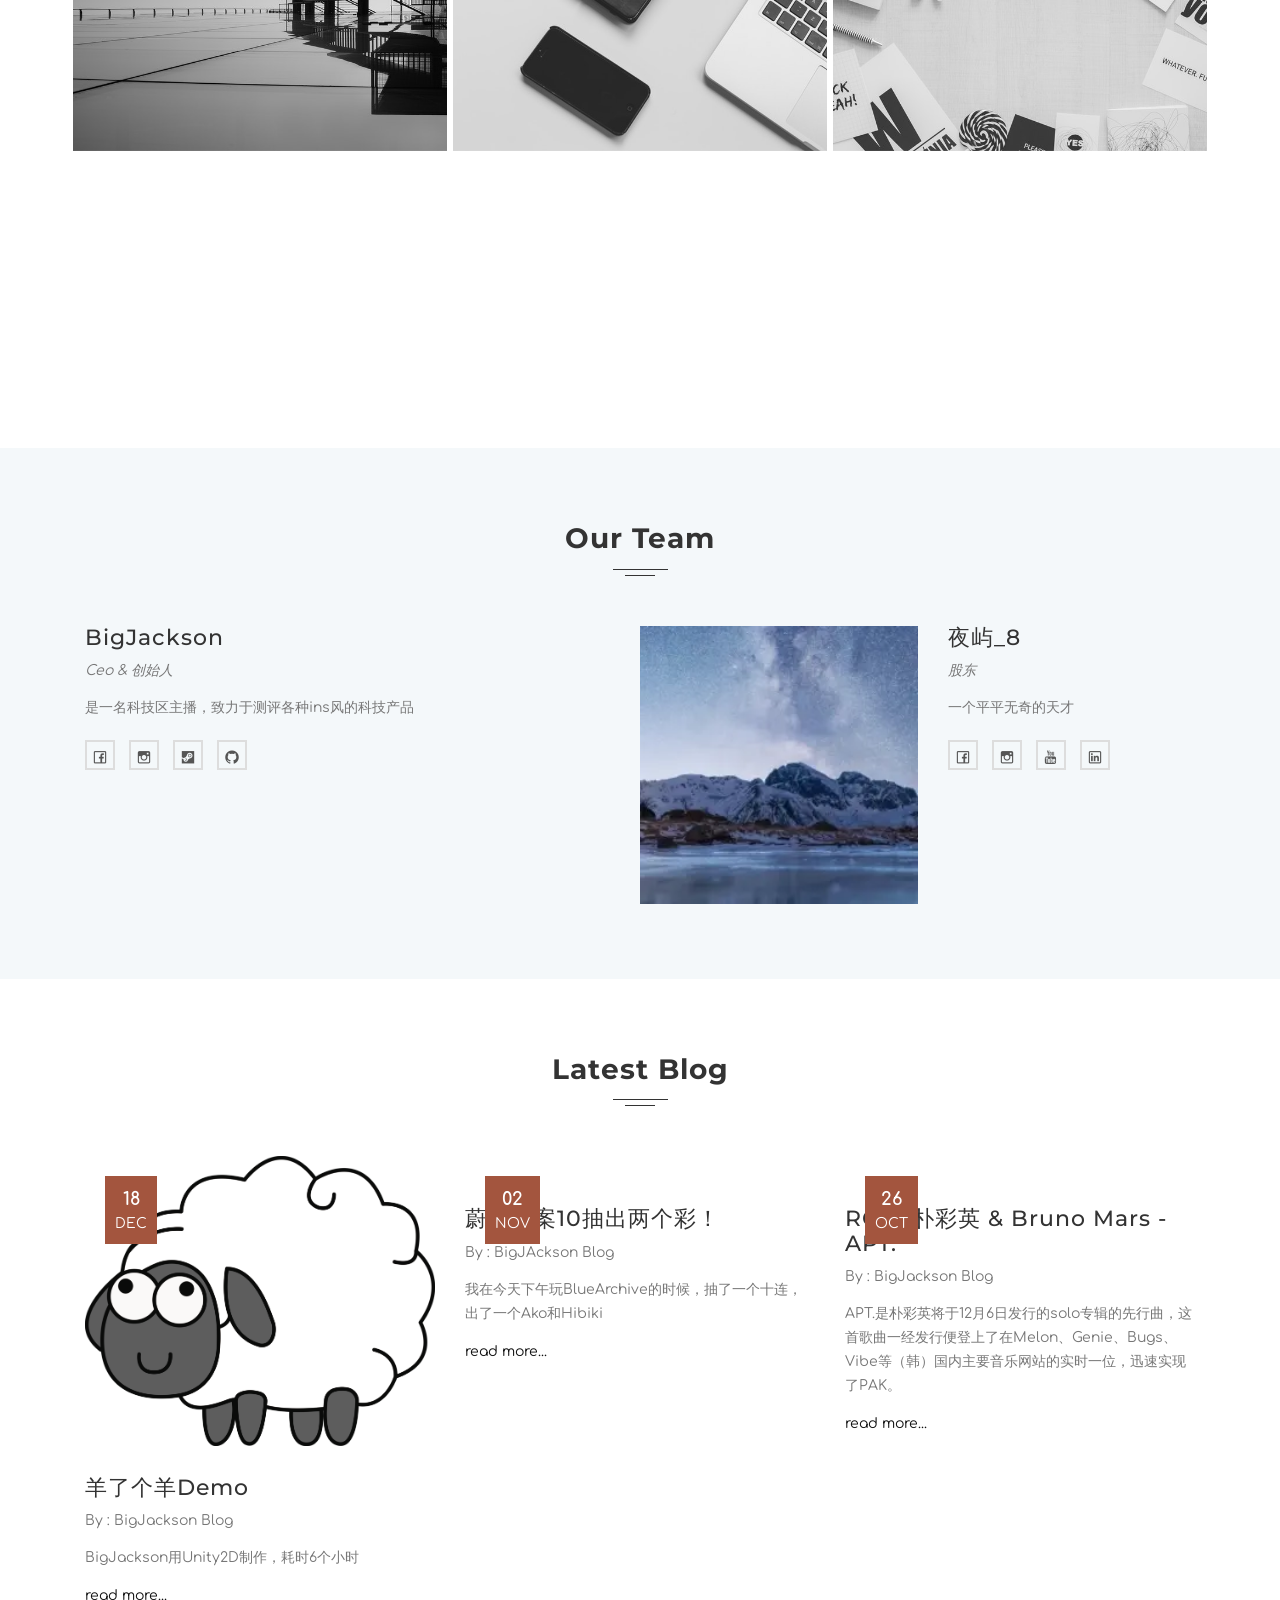
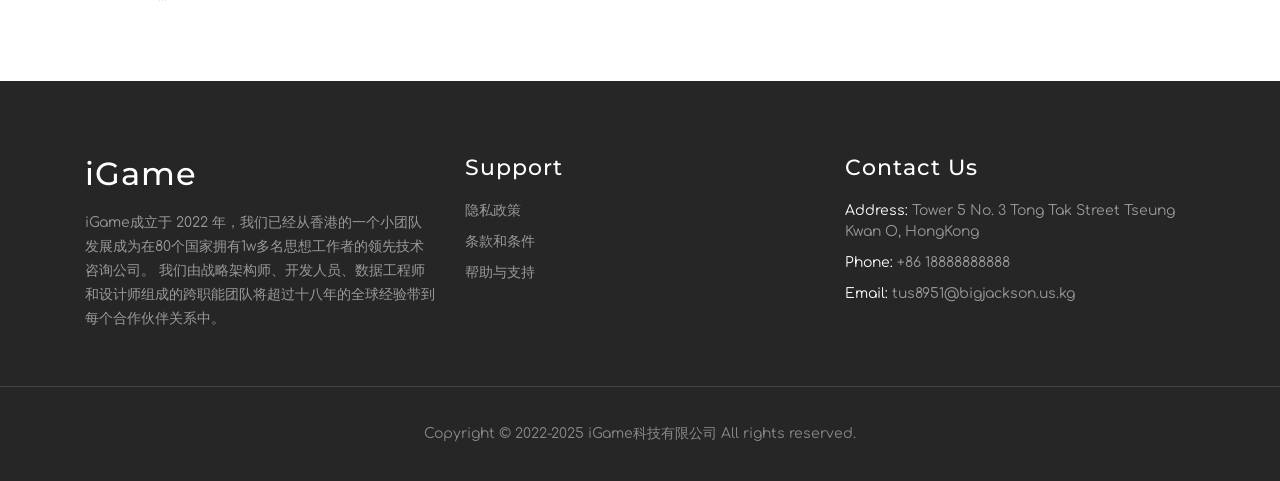
==== commit 44187611: "new" ====
--- a/index.html
+++ b/index.html
@@ -414,7 +414,7 @@
                 <div class="col-md-4 col-sm-4 col-xs-12">
                     <div class="content">
                         <div class="image">
-                            <img src="https://bigjackson.us.kg/jsq/left.png" alt="">
+                            <img src="/static/image/Walk1.png" alt="">
                             <div class="date">
                                 <ul>
                                     <li class="numb">18</li>
@@ -423,7 +423,7 @@
                             </div>
                         </div>
                         <div class="text">
-                            <a href="https://bigjackson.us.kg/2024/12/18/js-20yrs-preface/">
+                            <a href="https://lovegame.us.kg/game">
                                 <h4>羊了个羊Demo</h4>
                             </a>
                             <span>By : BigJackson Blog</span>
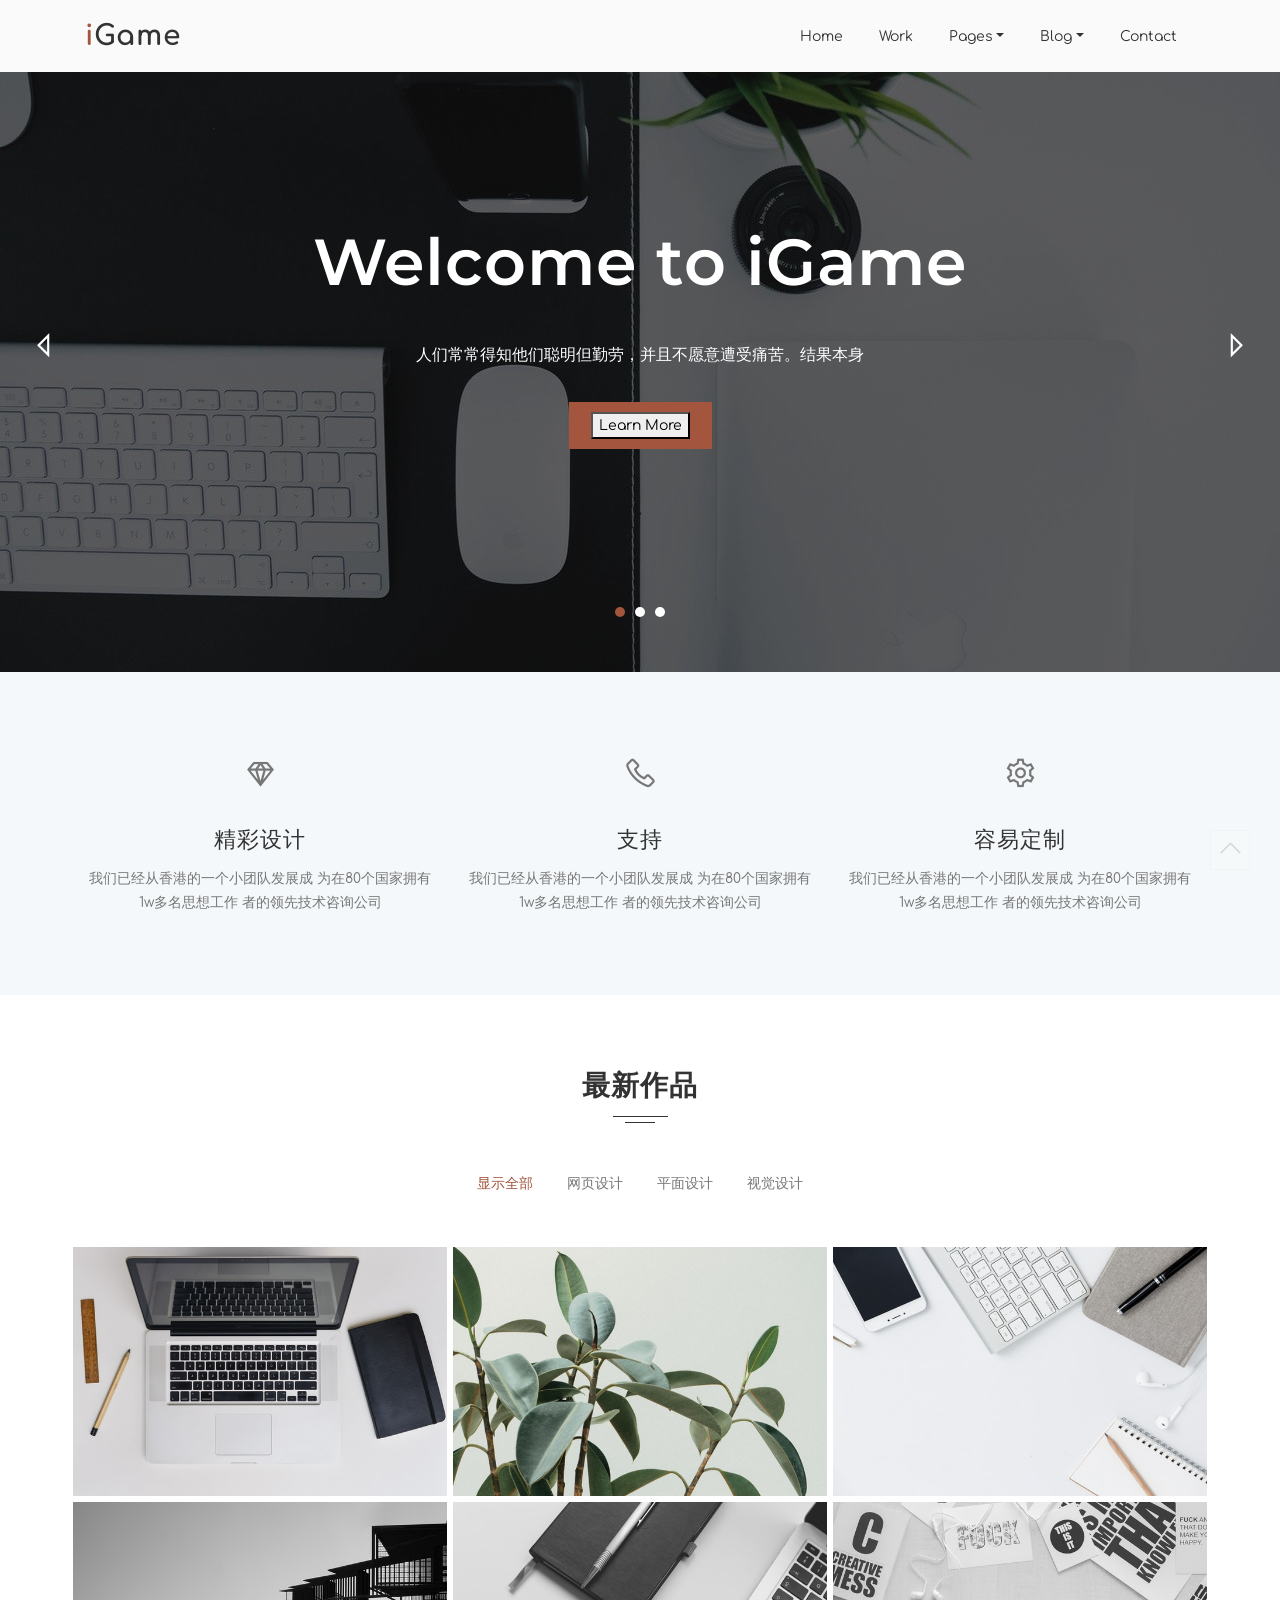
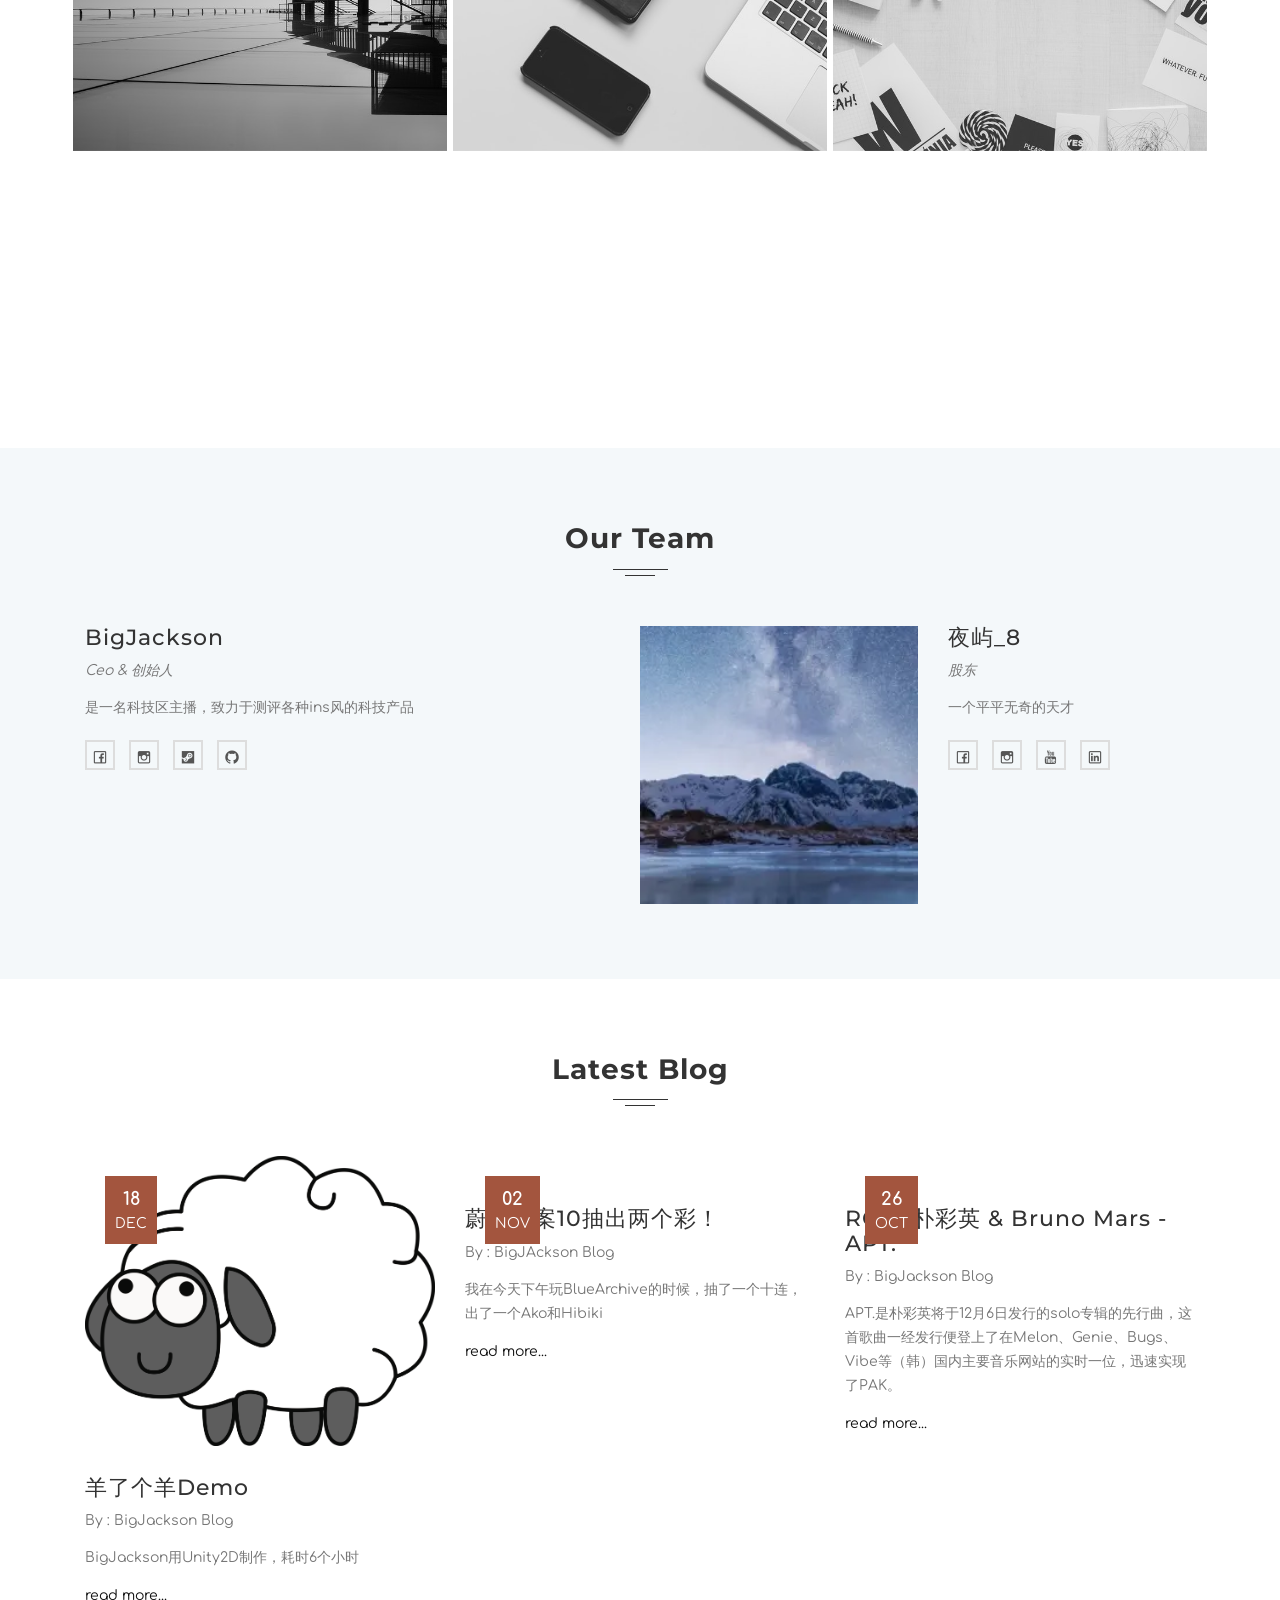
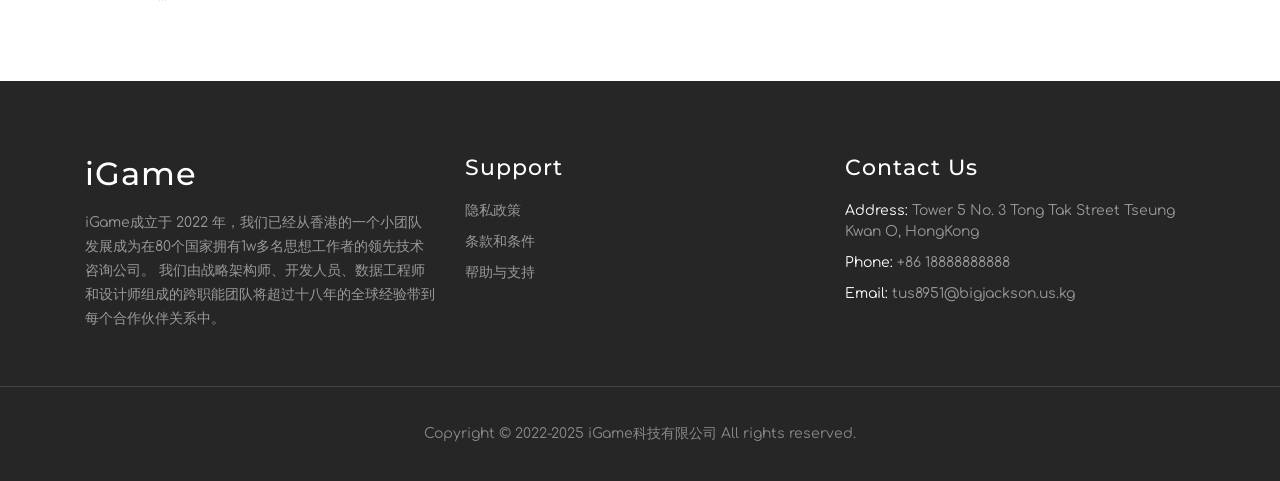
==== commit 201b568e: "game" ====
--- a/index.html
+++ b/index.html
@@ -423,12 +423,12 @@
                             </div>
                         </div>
                         <div class="text">
-                            <a href="https://lovegame.us.kg/game">
+                            <a href="game.html">
                                 <h4>羊了个羊Demo</h4>
                             </a>
                             <span>By : BigJackson Blog</span>
                             <p>BigJackson用Unity2D制作，耗时6个小时</p>
-                            <a href="https://lovegame.us.kg/game" class="read-more">read more...</a>
+                            <a href="game.html" class="read-more">read more...</a>
                         </div>
                     </div>
                 </div>
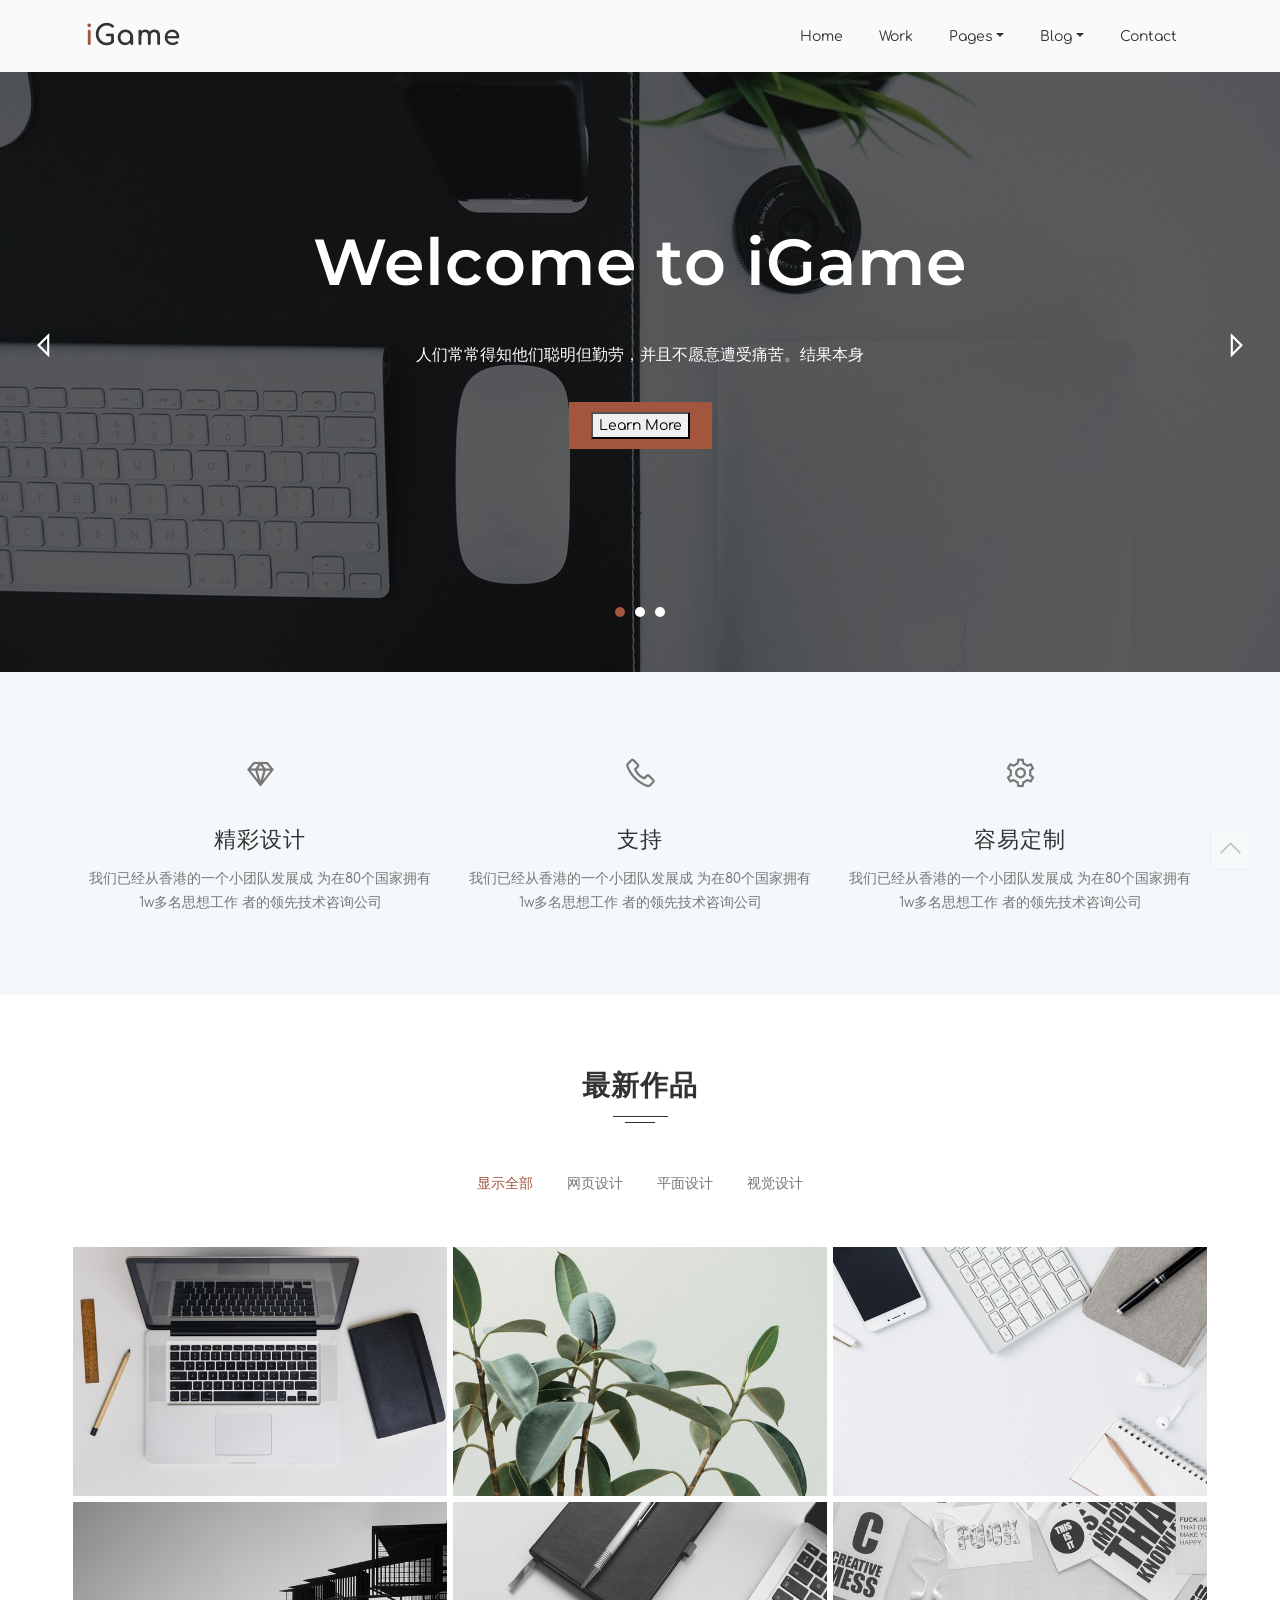
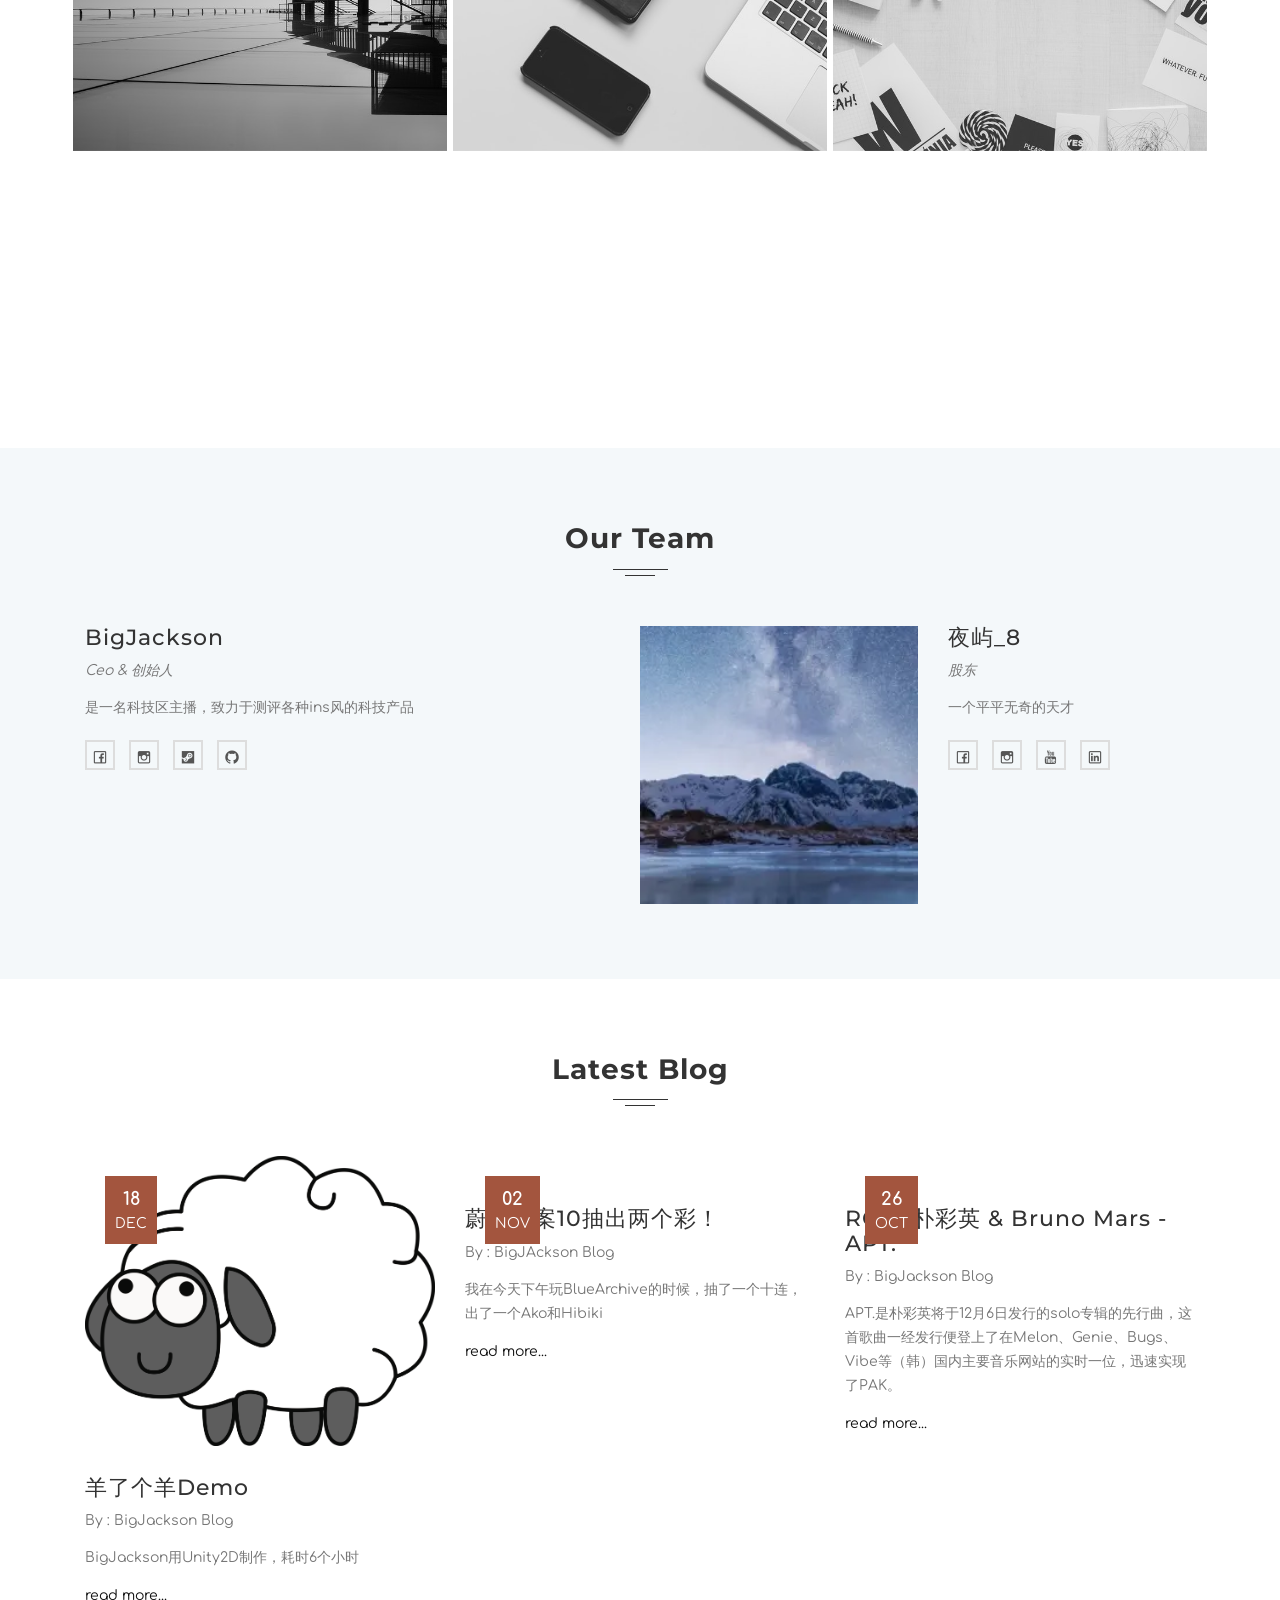
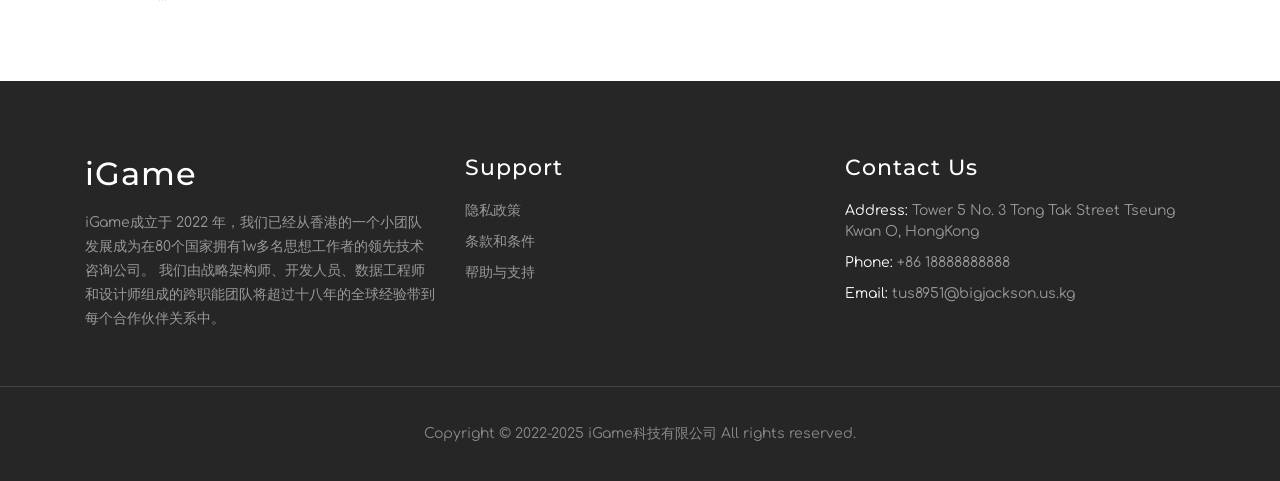
==== commit 1bdc51e3: "new" ====
--- a/index.html
+++ b/index.html
@@ -31,7 +31,7 @@
         <!-- navbar -->
         <nav class="navbar navbar-expand-md">
             <div class="container">
-                <a href="https://lovegame.us.kg" class="navbar-brand">
+                <a href="https://lovegame.dpdns.org" class="navbar-brand">
                     <span>i</span>Game</a>
                 <button class="navbar-toggler" type="button" data-toggle="collapse" data-target="#navbarSupportedContent" aria-controls="navbarSupportedContent" aria-expanded="false" aria-label="Toggle navigation">
                     <span class="fa fa-bars"></span>
@@ -77,7 +77,7 @@
                         <br>
                         <p>人们常常得知他们聪明但勤劳，并且不愿意遭受痛苦。结果本身
                         </p>
-                        <a href="https://lovegame.us.kg/about" class="button btn">
+                        <a href="https://lovegame.dpdns.org/about" class="button btn">
                             <button>Learn More</button>
                         </a>
                     </div>
@@ -87,7 +87,7 @@
                         <h2>Easy Customize</h2>
                         <p>他常常昏昏欲睡，但费力又痛苦的事情就是拒绝，因为这是不知道的。他会成功的
                         </p>
-                        <a href="https://lovegame.us.kg/about" class="button btn">
+                        <a href="https://lovegame.dpdns.org/about" class="button btn">
                             <button>Learn More</button>
                         </a>
                     </div>
@@ -97,7 +97,7 @@
                         <h2>Creative Concept</h2>
                         <p>人们常常了解到，明智但费力和痛苦的事情就是拒绝。 lpsam 将跟随
                         </p>
-                        <a href="https://lovegame.us.kg/about" class="button btn">
+                        <a href="https://lovegame.dpdns.orgnew/about" class="button btn">
                             <button>Learn More</button>
                         </a>
                     </div>
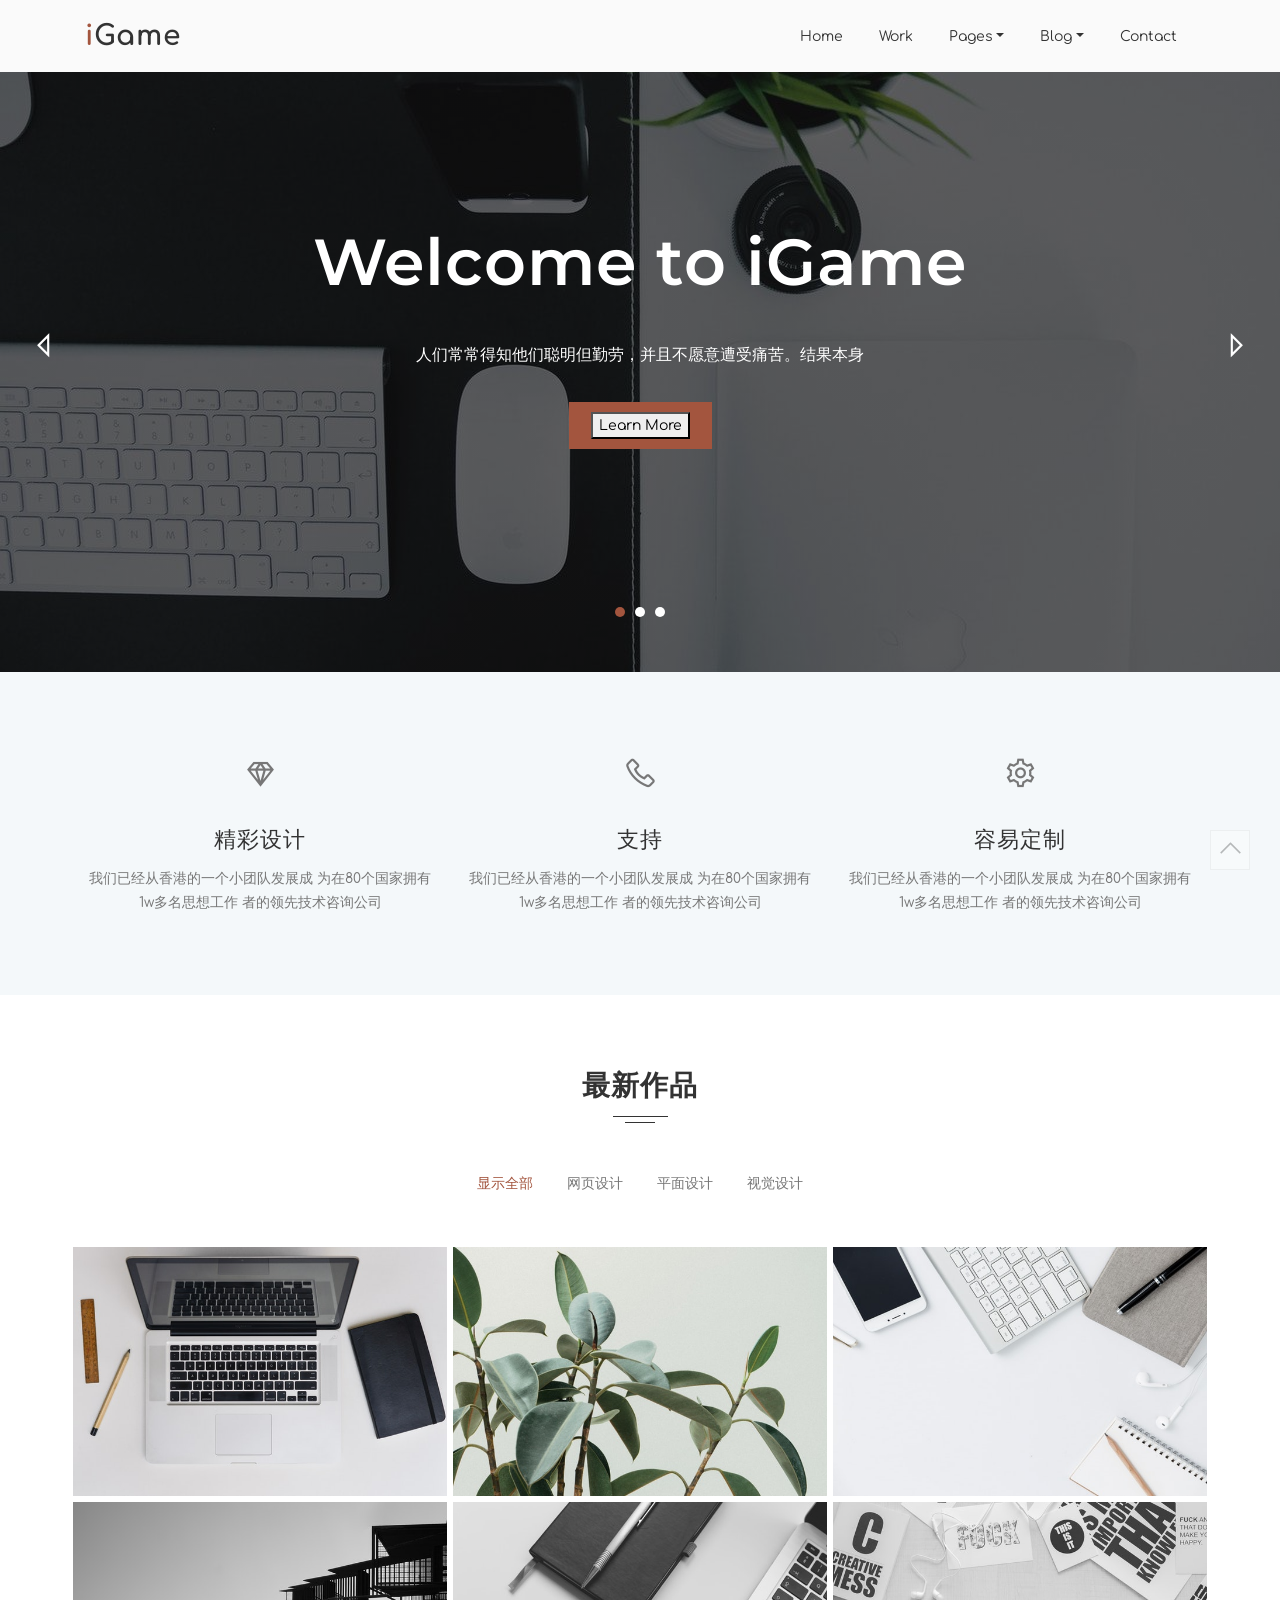
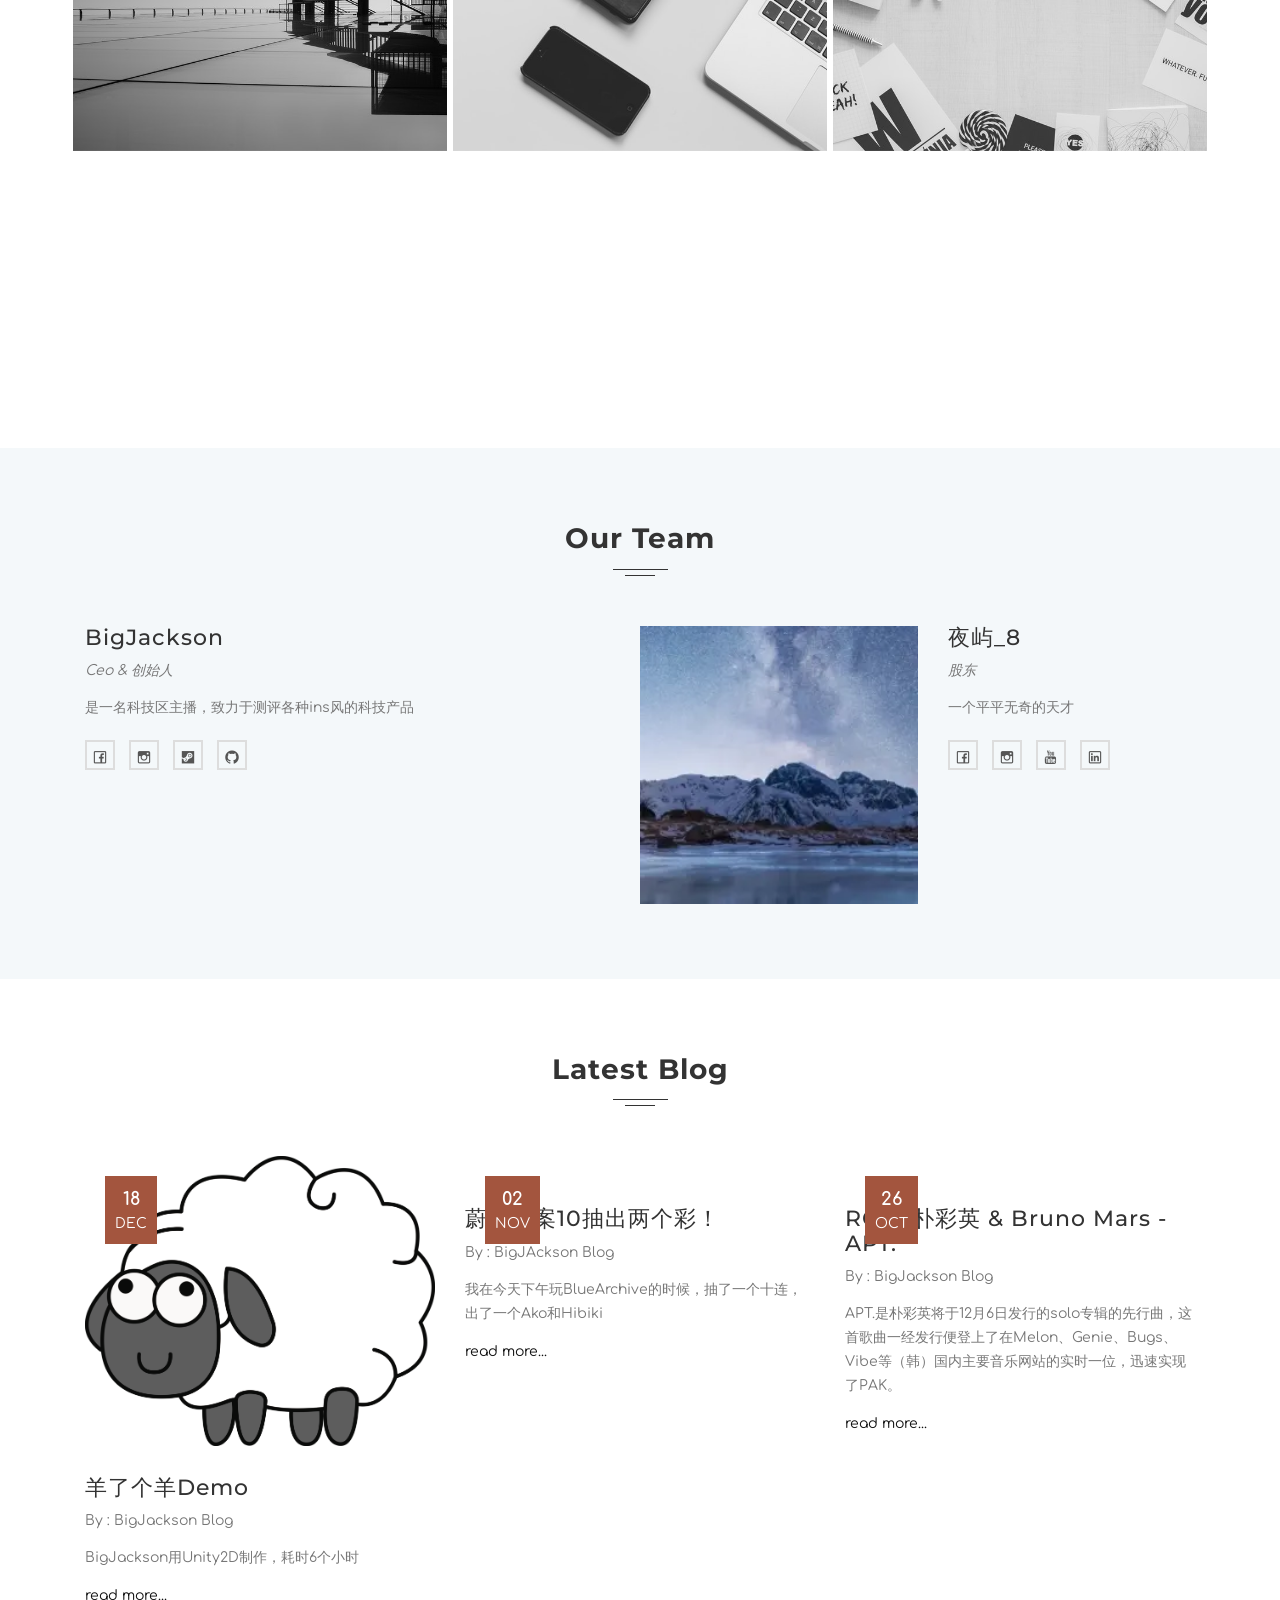
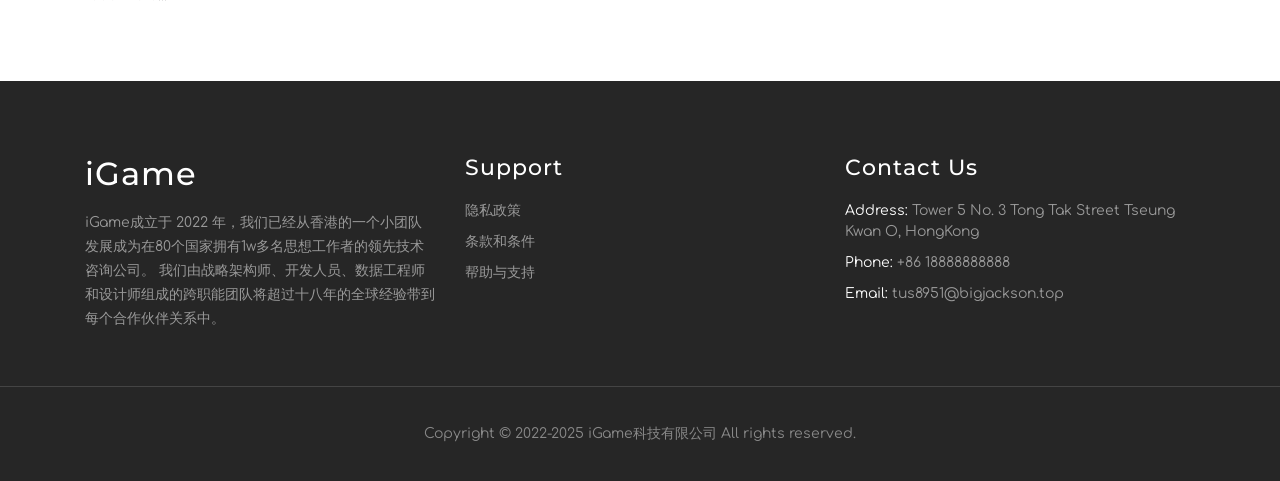
==== commit afeac76e: "new" ====
--- a/index.html
+++ b/index.html
@@ -435,7 +435,7 @@
                 <div class="col-md-4 col-sm-4 col-xs-12">
                     <div class="content">
                         <div class="image">
-                            <img src="https://bigjackson.us.kg/img/Ako.jpg" alt="">
+                            <img src="https://bigjackson.top/img/Ako.jpg" alt="">
                             <div class="date">
                                 <ul>
                                     <li class="numb">02</li>
@@ -444,21 +444,21 @@
                             </div>
                         </div>
                         <div class="text">
-                            <a href="https://bigjackson.us.kg/2024/11/02/js-20yrs-preface/">
+                            <a href="https://bigjackson.top/2024/11/02/js-20yrs-preface/">
                                 <h4>蔚蓝档案10抽出两个彩！</h4>
                             </a>
                             <span>By : BigJAckson Blog</span>
                             <p>我在今天下午玩BlueArchive的时候，抽了一个十连，出了一个Ako和Hibiki
 
                             </p>
-                            <a href="https://bigjackson.us.kg/2024/11/02/js-20yrs-preface/" class="read-more">read more...</a>
+                            <a href="https://bigjackson.top/2024/11/02/js-20yrs-preface/" class="read-more">read more...</a>
                         </div>
                     </div>
                 </div>
                 <div class="col-md-4 col-sm-4 col-xs-12">
                     <div class="content no-mb">
                         <div class="image">
-                            <img src="https://bigjackson.us.kg/img/apt.jfif" alt="">
+                            <img src="https://bigjackson.top/img/apt.jfif" alt="">
                             <div class="date">
                                 <ul>
                                     <li class="numb">26</li>
@@ -467,12 +467,12 @@
                             </div>
                         </div>
                         <div class="text">
-                            <a href="https://bigjackson.us.kg/2024/10/26/js-20yrs-preface/">
+                            <a href="https://bigjackson.top/2024/10/26/js-20yrs-preface/">
                                 <h4>ROSÉ朴彩英 & Bruno Mars - APT.</h4>
                             </a>
                             <span>By : BigJackson Blog</span>
                             <p>APT.是朴彩英将于12月6日发行的solo专辑的先行曲，这首歌曲一经发行便登上了在Melon、Genie、Bugs、Vibe等（韩）国内主要音乐网站的实时一位，迅速实现了PAK。</p>
-                            <a href="https://bigjackson.us.kg/2024/10/26/js-20yrs-preface/" class="read-more">read more...</a>
+                            <a href="https://bigjackson.top/2024/10/26/js-20yrs-preface/" class="read-more">read more...</a>
                         </div>
                     </div>
                 </div>
@@ -517,7 +517,7 @@
                             <li>
                                 <span>Phone:</span> +86 18888888888</li>
                             <li>
-                                <span>Email:</span> tus8951@bigjackson.us.kg</li>
+                                <span>Email:</span> tus8951@bigjackson.top</li>
                         </ul>
                     </div>
                 </div>
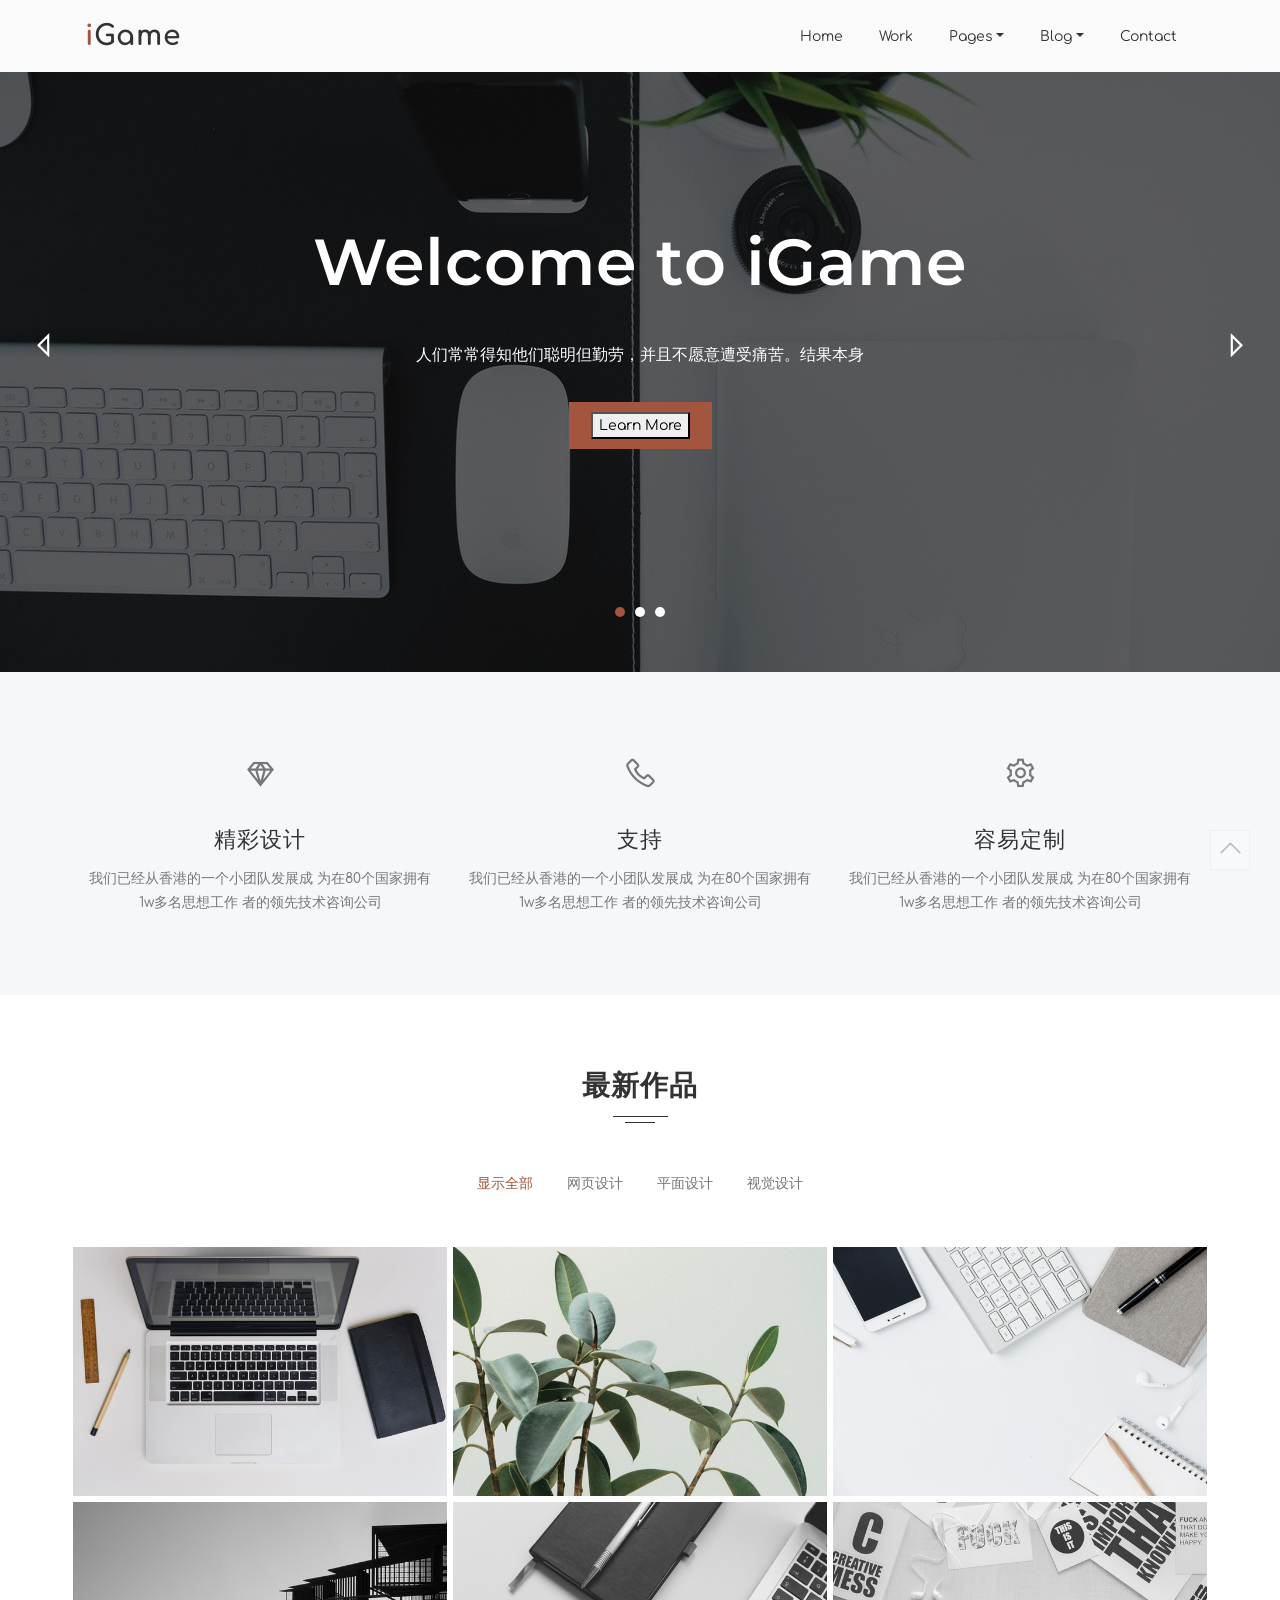
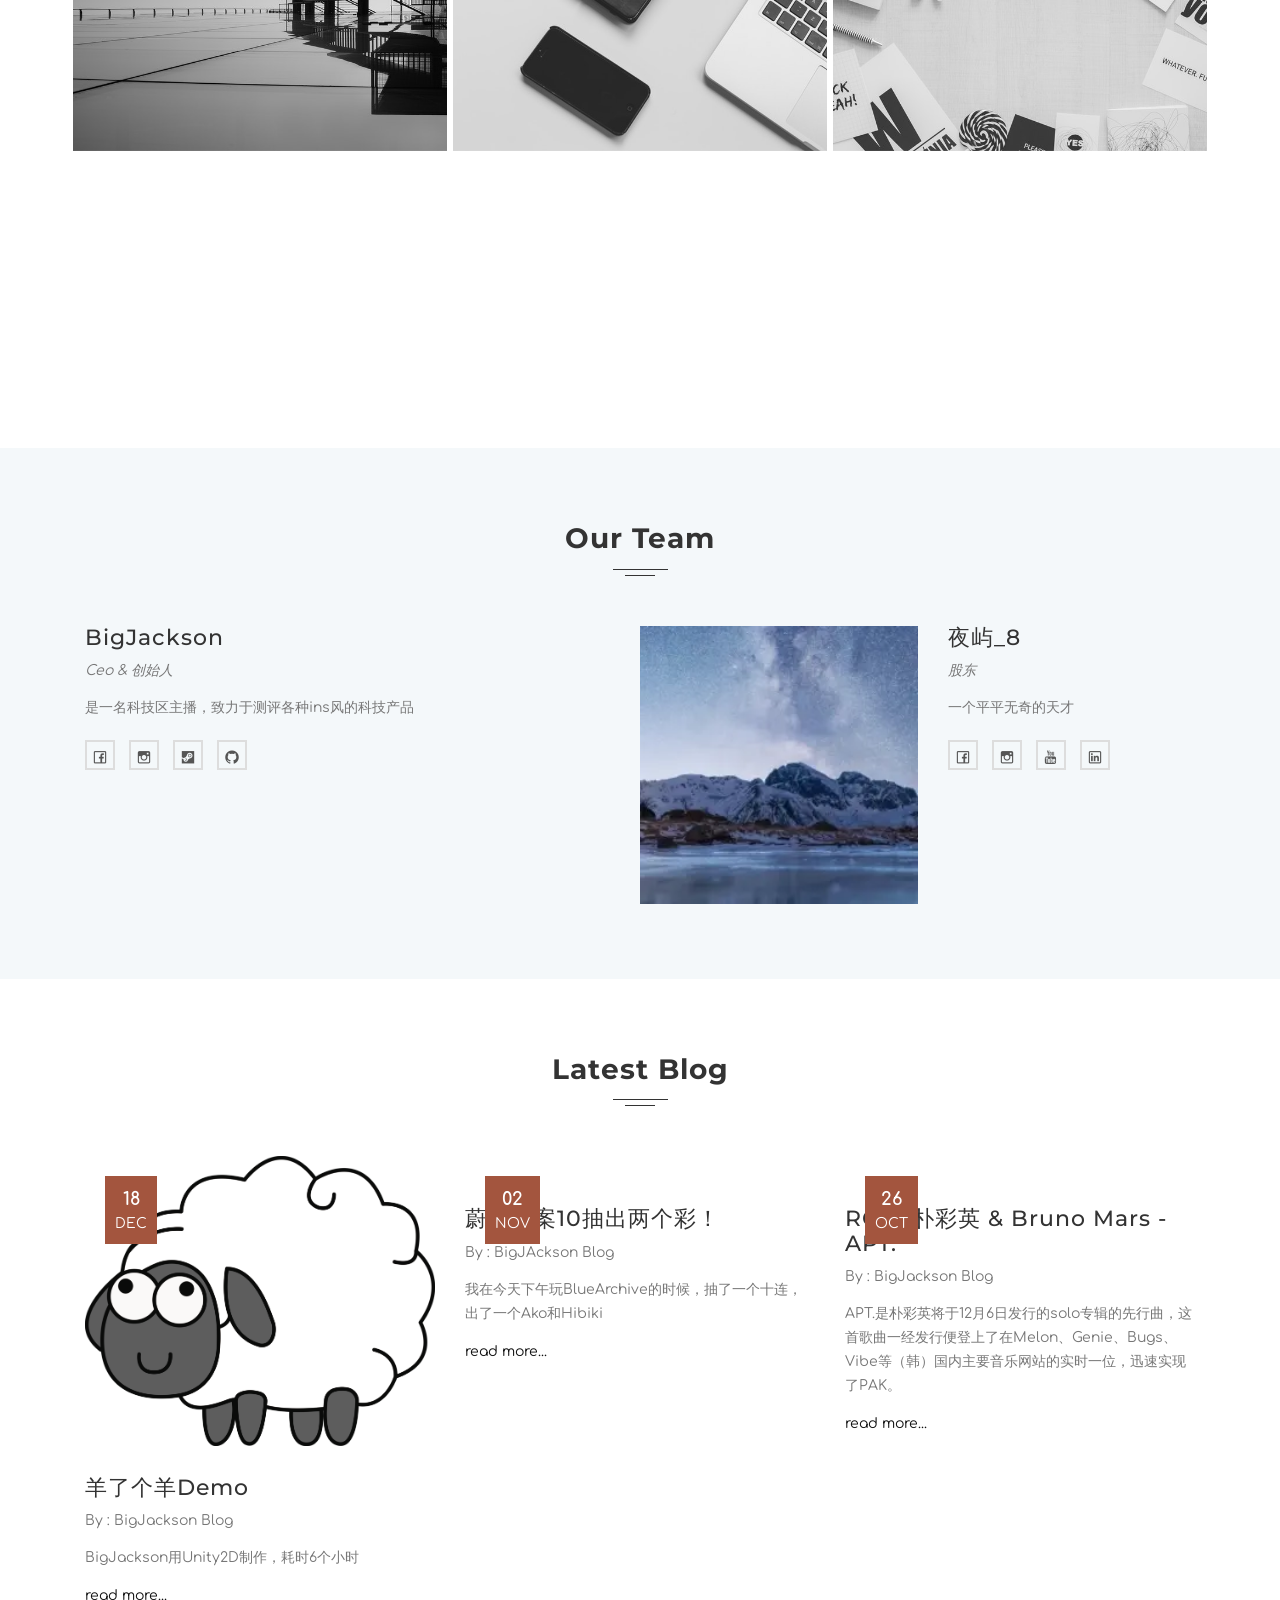
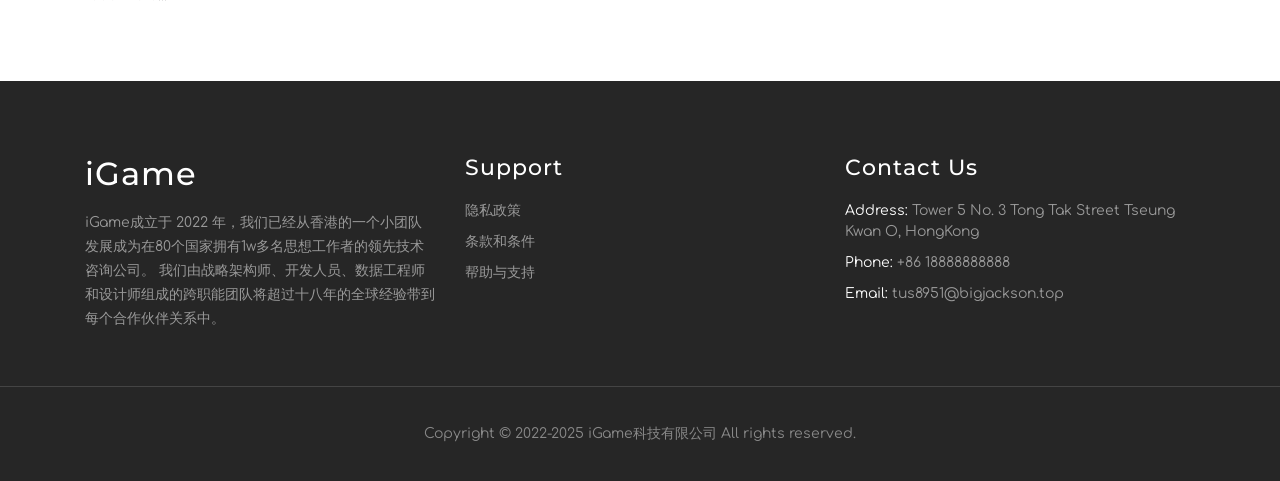
==== commit 52c296a5: "new" ====
--- a/index.html
+++ b/index.html
@@ -331,7 +331,7 @@
             <div class="team-slide owl-carousel owl-theme">
                 <div class="content">
                     <div class="image">
-                        <img src="https://bigjackson.us.kg/img/ROG-logo.png" alt="">
+                        <img src="https://bigjackson.top/img/ROG-logo.png" alt="">
                     </div>
                     <div class="text">
                         <h4>BigJackson</h4>
